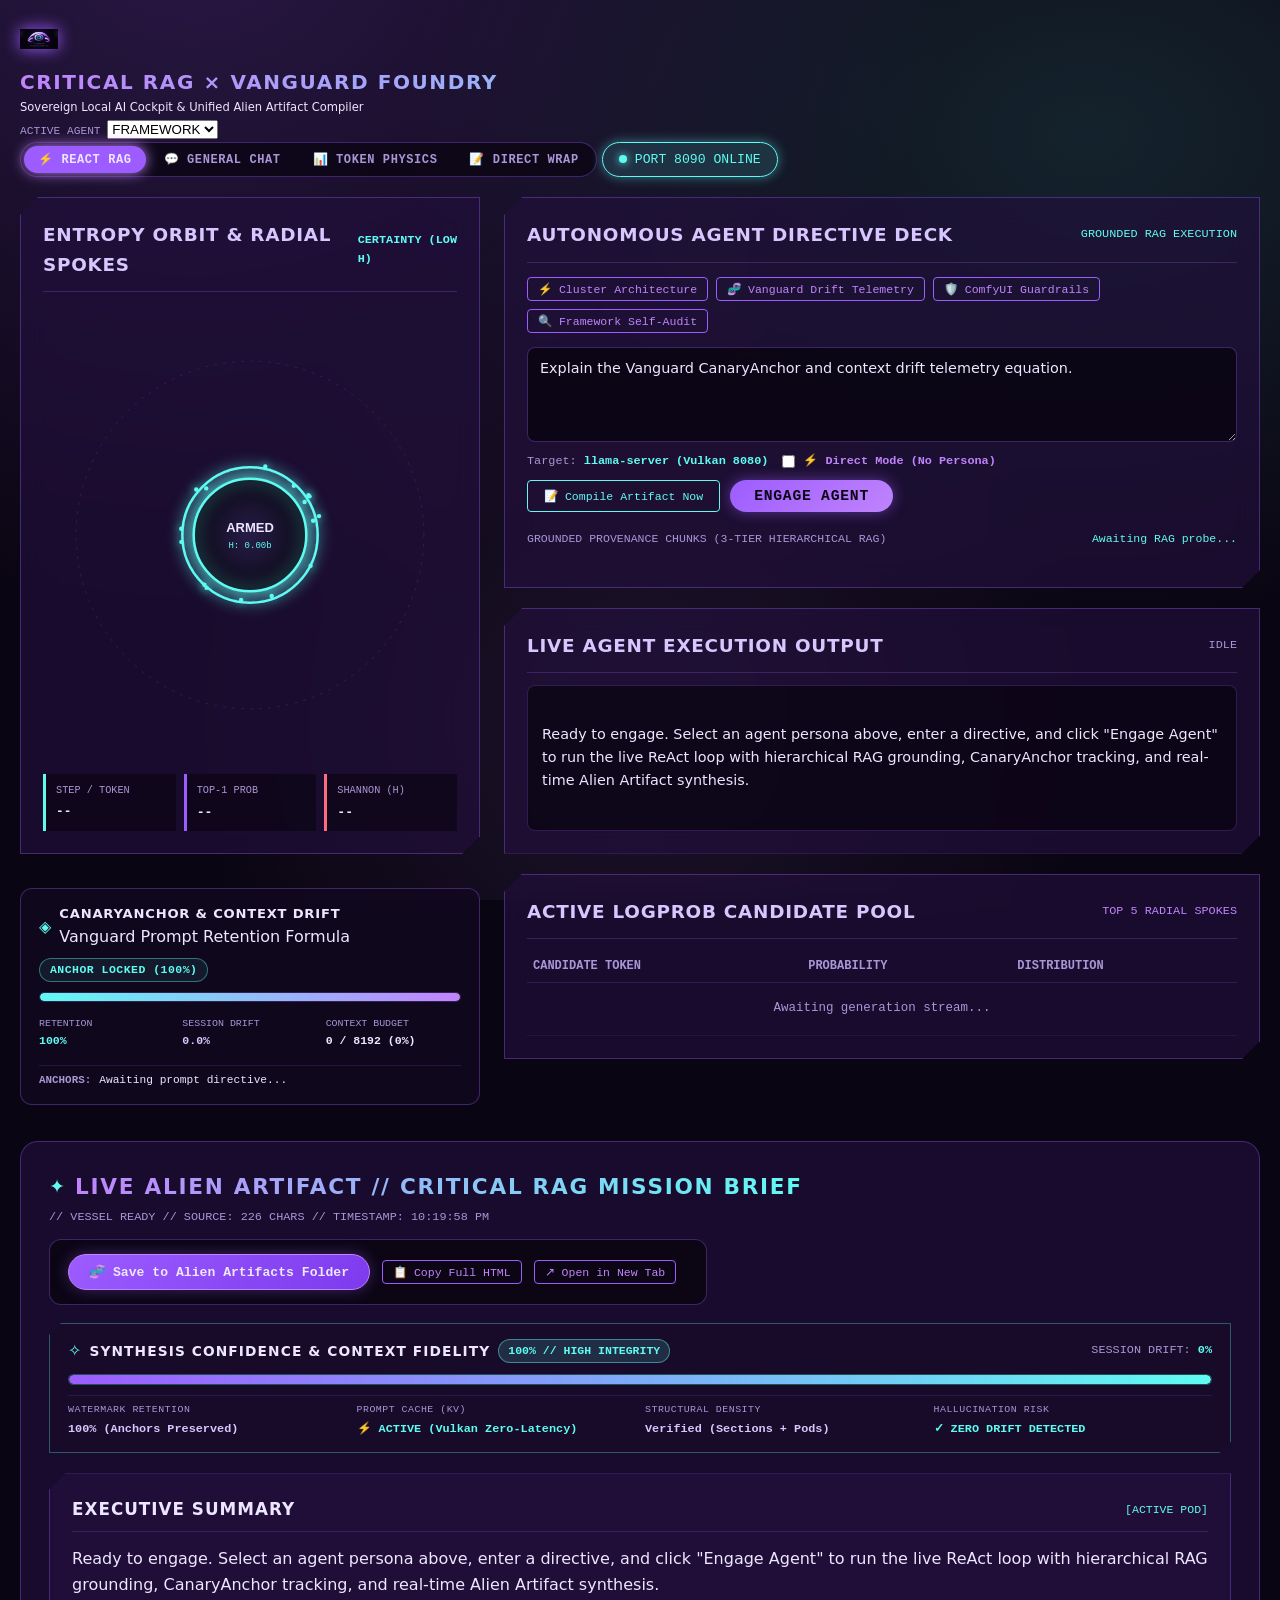
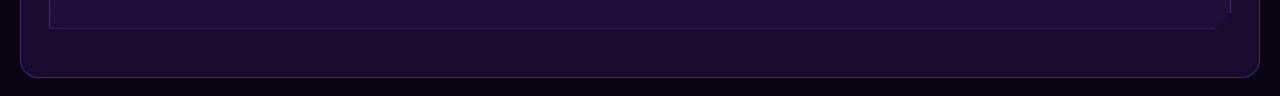
==== ui/index.html @ 3e1e6368 "Initial release: Critical RAG Framework with real-time Shannon entropy spoke visualizer, Vulkan hard" ====
<!DOCTYPE html>
<html lang="en">
<head>
  <meta charset="UTF-8">
  <meta name="viewport" content="width=device-width, initial-scale=1.0">
  <title>Critical RAG × Vanguard Foundry // Sovereign Cockpit & Artifact Foundry</title>
  <link rel="stylesheet" href="styles.css">
  <style>
    /* ==========================================================================
       VANGUARD × CRITICAL RAG INTERLEAVED COMPONENT STYLES
       ========================================================================== */
    /* Mode Switcher Pills */
    .mode-pill-container {
      display: inline-flex;
      border-radius: var(--radius-pill);
      background: rgba(10, 5, 18, 0.75);
      border: 1px solid var(--panel-border);
      padding: 3px;
      gap: 4px;
    }
    .mode-pill-btn {
      background: transparent;
      border: none;
      color: var(--ink-dim);
      font-family: var(--font-mono);
      font-size: 0.75rem;
      font-weight: 700;
      padding: 6px 14px;
      border-radius: var(--radius-pill);
      cursor: pointer;
      transition: all 0.2s cubic-bezier(0.4, 0, 0.2, 1);
      text-transform: uppercase;
      letter-spacing: 0.05em;
    }
    .mode-pill-btn.active {
      background: var(--signal);
      color: var(--ink);
      box-shadow: 0 0 14px var(--signal-bright);
    }
    .mode-pill-btn:hover:not(.active) {
      color: var(--ink);
      background: rgba(157, 92, 255, 0.15);
    }

    /* Vanguard Watermark Drift & CanaryAnchor Tracker */
    .watermark-tracker-panel {
      background: rgba(18, 8, 32, 0.75);
      border: 1px solid rgba(157, 92, 255, 0.35);
      border-radius: 12px;
      padding: 14px 18px;
      display: flex;
      flex-direction: column;
      gap: 10px;
      margin-top: 14px;
      transition: border-color 0.3s ease, box-shadow 0.3s ease;
    }
    .watermark-tracker-panel:hover {
      border-color: rgba(95, 251, 241, 0.5);
      box-shadow: 0 0 16px rgba(95, 251, 241, 0.15);
    }
    .watermark-tracker-header {
      display: flex;
      justify-content: space-between;
      align-items: center;
      flex-wrap: wrap;
      gap: 8px;
    }
    .tracker-title-row {
      display: flex;
      align-items: center;
      gap: 8px;
    }
    .tracker-icon {
      color: var(--bio);
      font-size: 1rem;
    }
    .tracker-main-label {
      font-family: var(--font-display);
      font-weight: 800;
      font-size: 0.82rem;
      letter-spacing: 0.06em;
      color: var(--ink);
      text-transform: uppercase;
    }
    .tracker-status-pill {
      font-family: var(--font-mono);
      font-size: 0.72rem;
      padding: 2px 10px;
      border-radius: var(--radius-pill);
      border: 1px solid rgba(95, 251, 241, 0.4);
      background: rgba(95, 251, 241, 0.08);
      color: var(--bio);
      font-weight: 700;
      letter-spacing: 0.04em;
      transition: all 0.3s ease;
    }
    .drift-meter-bar {
      width: 100%;
      height: 10px;
      background: rgba(10, 5, 18, 0.85);
      border: 1px solid rgba(157, 92, 255, 0.3);
      border-radius: var(--radius-pill);
      overflow: hidden;
      position: relative;
    }
    .drift-meter-fill {
      height: 100%;
      width: 100%;
      background: linear-gradient(90deg, var(--bio), var(--signal-bright));
      border-radius: var(--radius-pill);
      transition: width 0.5s ease, background 0.5s ease;
    }
    .anchor-tokens-dock {
      display: flex;
      align-items: center;
      gap: 8px;
      flex-wrap: wrap;
      font-family: var(--font-mono);
      font-size: 0.7rem;
      padding-top: 6px;
      border-top: 1px solid rgba(157, 92, 255, 0.15);
    }
    .anchor-lead-tag {
      color: var(--ink-dim);
      font-weight: 700;
      font-size: 0.68rem;
    }
    .anchor-pill-cluster {
      display: flex;
      gap: 6px;
      flex-wrap: wrap;
      align-items: center;
    }
    .anchor-pill {
      font-size: 0.68rem;
      padding: 2px 8px;
      border-radius: 4px;
      border: 1px solid rgba(157, 92, 255, 0.35);
      background: rgba(157, 92, 255, 0.1);
      color: var(--spore);
      transition: all 0.2s ease;
      display: inline-flex;
      align-items: center;
      gap: 4px;
    }
    .anchor-pill.active {
      border-color: rgba(95, 251, 241, 0.45);
      background: rgba(95, 251, 241, 0.14);
      color: var(--bio);
    }
    .anchor-pill.decaying {
      border-color: rgba(255, 184, 108, 0.45);
      background: rgba(255, 184, 108, 0.14);
      color: #ffb86c;
    }
    .anchor-pill.lost {
      border-color: rgba(255, 107, 129, 0.45);
      background: rgba(255, 107, 129, 0.14);
      color: var(--warn);
      text-decoration: line-through;
    }

    /* Grounded Chunks Drawer */
    .chunks-drawer {
      display: flex;
      gap: 8px;
      flex-wrap: wrap;
      margin-top: 8px;
      margin-bottom: 8px;
    }
    .chunk-chip {
      background: rgba(157, 92, 255, 0.14);
      border: 1px solid rgba(157, 92, 255, 0.35);
      border-radius: 6px;
      padding: 4px 10px;
      font-size: 0.75rem;
      font-family: var(--font-mono);
      color: var(--spore);
      display: inline-flex;
      align-items: center;
      gap: 6px;
      cursor: pointer;
      transition: all 0.2s ease;
    }
    .chunk-chip:hover {
      border-color: var(--bio);
      background: rgba(95, 251, 241, 0.12);
      color: var(--ink);
    }

    /* Verification Summary Box */
    .verification-summary-box {
      margin-top: 14px;
      padding: 14px 16px;
      border-radius: 8px;
      background: rgba(10, 5, 18, 0.85);
      border-left: 4px solid var(--bio);
      font-family: var(--font-mono);
      font-size: 0.82rem;
      line-height: 1.6;
      color: var(--ink);
      border: 1px solid rgba(95, 251, 241, 0.25);
      border-left: 4px solid var(--bio);
    }
    .verification-summary-box.gap-warning {
      border-color: rgba(255, 107, 129, 0.4);
      border-left: 4px solid var(--warn);
    }

    /* Vanguard Floating Vessel Animation */
    @keyframes shipHover {
      0% {
        transform: translateY(0px) rotate(0deg);
        box-shadow: 0 14px 34px -4px rgba(10, 5, 18, 0.85),
                    0 0 24px rgba(157, 92, 255, 0.25),
                    0 6px 16px rgba(95, 251, 241, 0.15);
        filter: drop-shadow(0 6px 14px rgba(10, 5, 18, 0.75));
      }
      50% {
        transform: translateY(-10px) rotate(0.18deg);
        box-shadow: 0 28px 64px -8px rgba(10, 5, 18, 0.95),
                    0 0 44px 6px rgba(157, 92, 255, 0.45),
                    0 18px 36px -4px rgba(95, 251, 241, 0.32);
        filter: drop-shadow(0 18px 28px rgba(95, 251, 241, 0.24));
      }
      100% {
        transform: translateY(0px) rotate(0deg);
        box-shadow: 0 14px 34px -4px rgba(10, 5, 18, 0.85),
                    0 0 24px rgba(157, 92, 255, 0.25),
                    0 6px 16px rgba(95, 251, 241, 0.15);
        filter: drop-shadow(0 6px 14px rgba(10, 5, 18, 0.75));
      }
    }

    /* Live Alien Artifact Preview Deck */
    .artifact-vessel-deck {
      margin-top: 36px;
      display: flex;
      flex-direction: column;
      gap: 20px;
    }
    .artifact-vessel-card {
      background: var(--panel);
      backdrop-filter: blur(12px);
      -webkit-backdrop-filter: blur(12px);
      border: 1px solid var(--panel-border);
      border-radius: var(--radius-cut);
      padding: 28px;
      animation: shipHover 7s ease-in-out infinite;
      transition: border-color 0.3s ease;
      position: relative;
    }
    .artifact-vessel-card:hover {
      border-color: rgba(95, 251, 241, 0.7);
    }
    @media (prefers-reduced-motion: reduce) {
      .artifact-vessel-card { animation: none !important; }
    }

    /* Synthesis Confidence Meter Card */
    .confidence-meter-card {
      background: rgba(24, 12, 42, 0.85);
      border: 1px solid rgba(95, 251, 241, 0.32);
      clip-path: polygon(12px 0, 100% 0, 100% calc(100% - 12px), calc(100% - 12px) 100%, 0 100%, 0 12px);
      padding: 14px 18px;
      margin-bottom: 20px;
      display: flex;
      flex-direction: column;
      gap: 10px;
      box-shadow: 0 4px 18px rgba(10, 5, 18, 0.6), 0 0 14px rgba(95, 251, 241, 0.12);
    }
    .conf-header-row {
      display: flex;
      justify-content: space-between;
      align-items: center;
      flex-wrap: wrap;
      gap: 8px;
    }
    .conf-title-group {
      display: flex;
      align-items: center;
      gap: 8px;
    }
    .conf-title {
      font-family: var(--font-display);
      font-weight: 800;
      font-size: 0.86rem;
      letter-spacing: 0.08em;
      color: var(--ink);
      text-transform: uppercase;
    }
    .conf-score-pill {
      font-family: var(--font-mono);
      font-size: 0.72rem;
      font-weight: 700;
      padding: 2px 9px;
      border-radius: var(--radius-pill);
      background: rgba(95, 251, 241, 0.14);
      border: 1px solid rgba(95, 251, 241, 0.45);
      color: var(--bio);
    }
    .conf-track {
      width: 100%;
      height: 11px;
      background: rgba(10, 5, 18, 0.9);
      border: 1px solid rgba(95, 251, 241, 0.3);
      border-radius: var(--radius-pill);
      overflow: hidden;
      position: relative;
    }
    .conf-fill {
      height: 100%;
      background: linear-gradient(90deg, var(--signal), var(--bio));
      border-radius: var(--radius-pill);
      transition: width 0.6s cubic-bezier(0.4, 0, 0.2, 1);
    }
    .conf-breakdown-row {
      display: grid;
      grid-template-columns: repeat(auto-fit, minmax(130px, 1fr));
      gap: 10px;
      padding-top: 6px;
      border-top: 1px solid rgba(157, 92, 255, 0.15);
    }
    .conf-breakdown-item {
      display: flex;
      flex-direction: column;
      gap: 2px;
    }
    .cb-label {
      font-family: var(--font-mono);
      font-size: 0.62rem;
      color: var(--ink-dim);
      letter-spacing: 0.05em;
    }
    .cb-val {
      font-family: var(--font-mono);
      font-size: 0.74rem;
      font-weight: 600;
      color: var(--spore);
    }

    /* Rendered Sections & Pods */
    .rendered-alien-panel {
      background: var(--panel);
      backdrop-filter: blur(8px);
      border: 1px solid var(--panel-border);
      clip-path: polygon(16px 0, 100% 0, 100% calc(100% - 16px), calc(100% - 16px) 100%, 0 100%, 0 16px);
      padding: 22px;
      margin-bottom: 20px;
      box-shadow: 0 6px 20px -2px rgba(10, 5, 18, 0.7), 0 0 14px rgba(157, 92, 255, 0.18);
      transition: transform 0.3s ease, border-color 0.3s ease;
    }
    .rendered-alien-panel:hover {
      transform: translateY(-3px);
      border-color: rgba(95, 251, 241, 0.65);
    }
    .rendered-panel-header {
      display: flex;
      justify-content: space-between;
      align-items: center;
      margin-bottom: 14px;
      border-bottom: 1px solid rgba(157, 92, 255, 0.2);
      padding-bottom: 8px;
    }
    .rendered-panel-title {
      font-family: var(--font-display);
      font-weight: 800;
      text-transform: uppercase;
      letter-spacing: 0.06em;
      font-size: 1.05rem;
      color: var(--ink);
    }

    /* Checkpod Items */
    .check-list { display: flex; flex-direction: column; gap: 10px; }
    .check-row { display: flex; align-items: flex-start; gap: 12px; cursor: pointer; user-select: none; }
    .check-input { position: absolute; opacity: 0; width: 22px; height: 22px; }
    .check-pod {
      width: 22px; height: 22px; border-radius: 50%;
      border: 2px solid var(--signal); background: rgba(157, 92, 255, 0.08);
      display: flex; align-items: center; justify-content: center; flex-shrink: 0;
      transition: all 0.2s ease;
    }
    .check-glyph { opacity: 0; color: var(--void); font-size: 12px; font-weight: 900; }
    .check-input:checked + .check-pod { background: var(--signal); border-color: var(--bio); box-shadow: 0 0 8px var(--bio); }
    .check-input:checked + .check-pod .check-glyph { opacity: 1; }
    .check-input:checked ~ .check-text { color: var(--ink-dim); text-decoration: line-through; text-decoration-color: var(--signal); }

    /* Code Blocks */
    .code-box {
      background: #050208; border: 1px solid var(--panel-border); border-left: 3px solid var(--bio);
      padding: 12px 14px; margin: 12px 0; font-family: var(--font-mono); color: var(--spore);
      display: flex; justify-content: space-between; align-items: flex-start;
      border-radius: 4px;
    }
    .code-content { margin: 0; font-size: 0.85rem; white-space: pre-wrap; word-break: break-all; }

    /* Action Toolbar */
    .artifact-toolbar {
      display: flex;
      gap: 12px;
      align-items: center;
      flex-wrap: wrap;
      padding: 14px 18px;
      background: rgba(10, 5, 18, 0.85);
      border: 1px solid var(--panel-border);
      border-radius: 12px;
    }
    .btn-save-artifact {
      background: linear-gradient(135deg, var(--signal), #7c3aed);
      border: 1px solid var(--signal-bright);
      color: var(--ink);
      font-family: var(--font-mono);
      font-weight: 700;
      font-size: 0.82rem;
      padding: 9px 20px;
      border-radius: var(--radius-pill);
      cursor: pointer;
      display: inline-flex;
      align-items: center;
      gap: 8px;
      transition: all 0.25s ease;
      box-shadow: 0 0 16px rgba(157, 92, 255, 0.35);
    }
    .btn-save-artifact:hover {
      background: linear-gradient(135deg, var(--signal-bright), #9333ea);
      box-shadow: 0 0 24px rgba(157, 92, 255, 0.6);
      transform: translateY(-2px);
    }
    /* General Chat Styling */
    .chat-deck {
      display: flex;
      flex-direction: column;
      gap: 14px;
    }
    .chat-transcript-box {
      height: 480px;
      overflow-y: auto;
      background: rgba(10, 5, 18, 0.85);
      border: 1px solid var(--panel-border);
      border-radius: 8px;
      padding: 16px;
      display: flex;
      flex-direction: column;
      gap: 16px;
      scroll-behavior: smooth;
    }
    .chat-msg {
      display: flex;
      flex-direction: column;
      gap: 6px;
      max-width: 88%;
      animation: fadeIn 0.25s ease-out;
    }
    @keyframes fadeIn {
      from { opacity: 0; transform: translateY(6px); }
      to { opacity: 1; transform: translateY(0); }
    }
    .chat-msg.user {
      align-self: flex-end;
    }
    .chat-msg.assistant {
      align-self: flex-start;
    }
    .chat-msg-header {
      display: flex;
      align-items: center;
      gap: 8px;
      font-family: var(--font-mono);
      font-size: 0.7rem;
      color: var(--ink-dim);
    }
    .chat-msg.user .chat-msg-header {
      justify-content: flex-end;
    }
    .chat-msg-bubble {
      padding: 12px 16px;
      border-radius: 12px;
      font-size: 0.88rem;
      line-height: 1.6;
      word-break: break-word;
      white-space: pre-wrap;
    }
    .chat-msg.user .chat-msg-bubble {
      background: rgba(157, 92, 255, 0.22);
      border: 1px solid rgba(157, 92, 255, 0.5);
      color: var(--ink);
      border-bottom-right-radius: 2px;
    }
    .chat-msg.assistant .chat-msg-bubble {
      background: rgba(24, 12, 42, 0.85);
      border: 1px solid rgba(95, 251, 241, 0.35);
      color: var(--spore);
      border-bottom-left-radius: 2px;
      border-left: 3px solid var(--bio);
    }
    .chat-msg-actions {
      display: flex;
      gap: 8px;
      align-items: center;
      margin-top: 4px;
    }
    .chat-compile-btn {
      background: rgba(95, 251, 241, 0.12);
      border: 1px solid rgba(95, 251, 241, 0.4);
      color: var(--bio);
      font-family: var(--font-mono);
      font-size: 0.72rem;
      padding: 4px 10px;
      border-radius: var(--radius-pill);
      cursor: pointer;
      display: inline-flex;
      align-items: center;
      gap: 6px;
      transition: all 0.2s ease;
    }
    .chat-compile-btn:hover {
      background: rgba(95, 251, 241, 0.25);
      border-color: var(--bio);
      transform: translateY(-1px);
    }
    .chat-input-bar {
      display: flex;
      flex-direction: column;
      gap: 10px;
    }
    .chat-controls-row {
      display: flex;
      justify-content: space-between;
      align-items: center;
      flex-wrap: wrap;
      gap: 10px;
    }
    .chat-toggle-label {
      display: inline-flex;
      align-items: center;
      gap: 8px;
      font-family: var(--font-mono);
      font-size: 0.74rem;
      color: var(--ink);
      cursor: pointer;
    }
    .typing-cursor {
      display: inline-block;
      width: 8px;
      height: 14px;
      background: var(--bio);
      margin-left: 4px;
      vertical-align: middle;
      animation: blinkCursor 0.8s infinite;
    }
    @keyframes blinkCursor {
      0%, 100% { opacity: 1; }
      50% { opacity: 0; }
    }
  </style>
</head>
<body>
  <!-- Ambient Spacecraft Nebulae & Blobs -->
  <div class="blob blob-purple"></div>
  <div class="blob blob-cyan"></div>

  <div class="container" style="max-width: 1340px; margin: 0 auto; padding: 20px;">
    <!-- Top Cockpit Command Header -->
    <header class="cockpit-header">
      <div class="brand">
        <img src="logo.svg" alt="Vanguard Formline Insignia" style="width: 38px; height: 38px; filter: drop-shadow(0 0 8px var(--signal));">
        <div>
          <h1 style="font-size: 1.25rem; font-family: var(--font-display); letter-spacing: 0.08em; background: linear-gradient(90deg, var(--signal-bright), var(--bio)); -webkit-background-clip: text; background-clip: text; color: transparent;">
            CRITICAL RAG × VANGUARD FOUNDRY
          </h1>
          <div class="subtitle" style="font-size: 0.72rem;">Sovereign Local AI Cockpit & Unified Alien Artifact Compiler</div>
        </div>
      </div>

      <div class="header-controls">
        <!-- Dynamic Agent Persona Dropdown -->
        <div class="agent-select-group">
          <label for="agentSelect" style="font-family: var(--font-mono); font-size: 0.7rem; color: var(--ink-dim); text-transform: uppercase;">
            Active Agent
          </label>
          <select id="agentSelect" class="agent-select" onchange="switchAgent(this.value)">
            <option value="engineer">ENGINEER</option>
            <option value="framework" selected>FRAMEWORK</option>
            <option value="mechanic">MECHANIC</option>
            <option value="analyst">ANALYST</option>
            <option value="debug">DEBUG</option>
          </select>
        </div>

        <!-- Mode Switcher -->
        <div class="mode-pill-container">
          <button class="mode-pill-btn active" id="btnModeAgent" onclick="setAppMode('agent')">⚡ ReAct RAG</button>
          <button class="mode-pill-btn" id="btnModeChat" onclick="setAppMode('chat')">💬 General Chat</button>
          <button class="mode-pill-btn" id="btnModeTokens" onclick="setAppMode('tokens')">📊 Token Physics</button>
          <button class="mode-pill-btn" id="btnModeWrap" onclick="setAppMode('wrap')">📝 Direct Wrap</button>
        </div>

        <!-- Cluster Bridge Status -->
        <div class="status-pill">
          <div class="pulse-dot"></div>
          <span id="bridgeStatus">PORT 8090 ONLINE</span>
        </div>
      </div>
    </header>

    <!-- Main 2-Column Cockpit Grid -->
    <main class="dashboard-grid" style="display: grid; grid-template-columns: 460px 1fr; gap: 24px; margin-top: 20px;">
      
      <!-- =====================================================================
           LEFT COLUMN: THE SPOKEWHEEL & VANGUARD DRIFT TELEMETRY
           ===================================================================== -->
      <section style="display: flex; flex-direction: column; gap: 20px;">
        
        <!-- The Spokewheel Canvas Panel -->
        <div class="glass-panel" style="display: flex; flex-direction: column; align-items: center; padding: 22px;">
          <div class="panel-title" style="width: 100%; display: flex; justify-content: space-between; align-items: center; margin-bottom: 12px;">
            <h2>Entropy Orbit & Radial Spokes</h2>
            <span id="entropyBadge" style="color: var(--bio); font-family: var(--font-mono); font-size: 0.74rem; font-weight: 700;">
              CERTAINTY (LOW H)
            </span>
          </div>

          <!-- Canvas Stage for circle.js -->
          <div style="position: relative; width: 100%; display: flex; justify-content: center; padding: 6px 0;">
            <canvas id="entropyCanvas" width="380" height="380"></canvas>
          </div>

          <!-- Real-Time Token Telemetry Metrics Under Spokewheel -->
          <div style="width: 100%; display: flex; flex-direction: column; gap: 10px; margin-top: 8px;">
            <div class="metric-row" style="display: grid; grid-template-columns: 1fr 1fr 1fr; gap: 8px;">
              <div class="metric-card bio" style="padding: 8px 10px;">
                <div class="metric-label" style="font-size: 0.64rem;">Step / Token</div>
                <div class="metric-val" id="metricToken" style="font-size: 0.8rem; white-space: nowrap; overflow: hidden; text-overflow: ellipsis;">--</div>
              </div>
              <div class="metric-card signal" style="padding: 8px 10px;">
                <div class="metric-label" style="font-size: 0.64rem;">Top-1 Prob</div>
                <div class="metric-val" id="metricProb" style="font-size: 0.82rem;">--</div>
              </div>
              <div class="metric-card warn" style="padding: 8px 10px;">
                <div class="metric-label" style="font-size: 0.64rem;">Shannon (H)</div>
                <div class="metric-val" id="metricEntropy" style="font-size: 0.82rem;">--</div>
              </div>
            </div>
          </div>
        </div>

        <!-- Vanguard Watermark & CanaryAnchor Telemetry Deck -->
        <div class="watermark-tracker-panel">
          <div class="watermark-tracker-header">
            <div class="tracker-title-row">
              <span class="tracker-icon">◈</span>
              <div>
                <div class="tracker-main-label">CanaryAnchor & Context Drift</div>
                <div class="tracker-sub-label">Vanguard Prompt Retention Formula</div>
              </div>
            </div>
            <span class="tracker-status-pill" id="driftStatusPill">ANCHOR LOCKED (100%)</span>
          </div>

          <!-- Animated Context Fidelity Bar -->
          <div class="drift-meter-bar">
            <div class="drift-meter-fill" id="driftMeterFill" style="width: 100%;"></div>
          </div>

          <!-- Telemetry Details Grid -->
          <div style="display: grid; grid-template-columns: 1fr 1fr 1fr; gap: 8px; font-family: var(--font-mono); font-size: 0.72rem; padding: 4px 0;">
            <div>
              <span style="color: var(--ink-dim); font-size: 0.62rem; display: block;">RETENTION</span>
              <span id="watermarkRetentionVal" style="color: var(--bio); font-weight: 700;">100%</span>
            </div>
            <div>
              <span style="color: var(--ink-dim); font-size: 0.62rem; display: block;">SESSION DRIFT</span>
              <span id="driftOffsetVal" style="color: var(--spore); font-weight: 700;">0.0%</span>
            </div>
            <div>
              <span style="color: var(--ink-dim); font-size: 0.62rem; display: block;">CONTEXT BUDGET</span>
              <span id="contextBudgetVal" style="color: var(--ink); font-weight: 700;">0 / 8192 (0%)</span>
            </div>
          </div>

          <!-- Live CanaryAnchor Cluster -->
          <div class="anchor-tokens-dock">
            <span class="anchor-lead-tag">ANCHORS:</span>
            <span class="anchor-empty-notice" id="anchorEmptyNotice">Awaiting prompt directive...</span>
            <div class="anchor-pill-cluster" id="anchorPillCluster"></div>
          </div>
        </div>

      </section>

      <!-- =====================================================================
           RIGHT COLUMN: DIRECTIVE DECK, RAG DRAWER & RUNNING OUTPUT
           ===================================================================== -->
      <section style="display: flex; flex-direction: column; gap: 20px;">
        
        <!-- Spacecraft Directive Deck -->
        <div id="directiveDeckPanel" class="glass-panel" style="padding: 22px; display: flex; flex-direction: column; gap: 14px;">
          <div class="panel-title" style="display: flex; justify-content: space-between; align-items: center;">
            <h2 id="directiveTitle">Autonomous Agent Directive Deck</h2>
            <span id="directiveBadge" style="color: var(--bio); font-family: var(--font-mono); font-size: 0.74rem;">GROUNDED RAG EXECUTION</span>
          </div>

          <!-- Quick Preset Chips -->
          <div style="display: flex; gap: 8px; flex-wrap: wrap;">
            <button class="btn-copy" style="position: static;" onclick="loadPrompt('Explain the 4-tier Critical Path cluster and its storage guardrails.')">⚡ Cluster Architecture</button>
            <button class="btn-copy" style="position: static;" onclick="loadPrompt('Explain the Vanguard CanaryAnchor and context drift telemetry equation.')">🧬 Vanguard Drift Telemetry</button>
            <button class="btn-copy" style="position: static;" onclick="loadPrompt('What are the ComfyUI memory guardrails on the Radeon 780M?')">🛡️ ComfyUI Guardrails</button>
            <button class="btn-copy" style="position: static;" onclick="loadPrompt('Audit canonical chunk schema compliance and hardware arbitration.')">🔍 Framework Self-Audit</button>
          </div>

          <!-- Prompt Tray -->
          <form class="prompt-tray" onsubmit="startExecution(event)" style="display: flex; flex-direction: column; gap: 10px;">
            <textarea
              id="promptInput"
              class="prompt-textarea"
              style="width: 100%; min-height: 95px; background: rgba(10, 5, 18, 0.85); border: 1px solid var(--panel-border); border-radius: 8px; color: var(--ink); font-family: var(--font-body); padding: 12px; font-size: 0.9rem; resize: vertical;"
              placeholder="Enter directive for the ReAct agent (or paste Markdown to compile into an Alien Artifact)..."
              onkeydown="handleKeyDown(event)"
            >Explain the Vanguard CanaryAnchor and context drift telemetry equation.</textarea>
            
            <div style="display: flex; justify-content: space-between; align-items: center; flex-wrap: wrap; gap: 10px;">
              <div style="font-family: var(--font-mono); font-size: 0.74rem; color: var(--ink-dim); display: flex; align-items: center; gap: 14px;">
                <span>Target: <strong style="color: var(--bio);">llama-server (Vulkan 8080)</strong></span>
                <label class="chat-toggle-label">
                  <input type="checkbox" id="directiveNoAgentToggle" onchange="toggleDirectMode(this.checked)" style="accent-color: var(--signal-bright); cursor: pointer;">
                  <span style="color: var(--signal-bright); font-weight: 600;">⚡ Direct Mode (No Persona)</span>
                </label>
              </div>
              <div style="display: flex; gap: 10px;">
                <button type="button" id="btnCompileNow" onclick="compileDirectToArtifact()" class="btn-copy" style="position: static; border-color: var(--bio); color: var(--bio); padding: 8px 16px;">
                  📝 Compile Artifact Now
                </button>
                <button type="submit" id="btnLaunch" class="btn-launch" style="padding: 8px 24px; font-weight: 700; font-family: var(--font-mono); background: linear-gradient(135deg, var(--signal), var(--signal-bright)); border: none; border-radius: var(--radius-pill); color: var(--void); cursor: pointer;">
                  Engage Agent
                </button>
              </div>
            </div>
          </form>

          <!-- Grounded Chunks Drawer -->
          <div id="groundedChunksSection" style="margin-top: 4px;">
            <div style="display: flex; justify-content: space-between; align-items: center;">
              <span style="font-family: var(--font-mono); font-size: 0.72rem; color: var(--ink-dim); text-transform: uppercase;">
                Grounded Provenance Chunks (3-Tier Hierarchical RAG)
              </span>
              <span id="chunkCount" style="font-family: var(--font-mono); font-size: 0.72rem; color: var(--bio);">
                Awaiting RAG probe...
              </span>
            </div>
            <div class="chunks-drawer" id="chunksDrawer">
              <!-- Dynamically populated chips -->
            </div>
          </div>
        </div>

        <!-- Grounded Execution Viewport -->
        <div id="runningViewportPanel" class="glass-panel" style="padding: 22px; display: flex; flex-direction: column; gap: 12px;">
          <div class="panel-title" style="display: flex; justify-content: space-between; align-items: center;">
            <h2>Live Agent Execution Output</h2>
            <span id="genStatus" style="color: var(--ink-dim); font-family: var(--font-mono); font-size: 0.74rem;">IDLE</span>
          </div>

          <div class="running-text-box" id="runningTextBox" style="min-height: 140px; background: rgba(10, 5, 18, 0.75); border: 1px solid rgba(157, 92, 255, 0.25); border-radius: 8px; padding: 14px; font-size: 0.9rem; line-height: 1.6; color: var(--ink); white-space: pre-wrap;">
Ready to engage. Select an agent persona above, enter a directive, and click "Engage Agent" to run the live ReAct loop with hierarchical RAG grounding, CanaryAnchor tracking, and real-time Alien Artifact synthesis.
          </div>

          <!-- Phase 4 Verification Summary Block -->
          <div id="verificationSummaryContainer" style="display: none;">
            <div class="verification-summary-box" id="verificationSummaryBox">
              <!-- Dynamically populated at stream completion -->
            </div>
          </div>
        </div>

        <!-- Unified Multi-Turn Sovereign Chat Deck -->
        <div id="chatDeck" class="glass-panel chat-deck" style="display: none; padding: 22px;">
          <div class="panel-title" style="display: flex; justify-content: space-between; align-items: center;">
            <h2>Sovereign Multi-Turn Dialogue</h2>
            <span id="chatGroundingBadge" style="color: var(--bio); font-family: var(--font-mono); font-size: 0.74rem; font-weight: 700;">
              HIERARCHICAL RAG ACTIVE
            </span>
          </div>

          <!-- Chat Transcript Box -->
          <div class="chat-transcript-box" id="chatTranscriptBox">
            <div class="chat-msg assistant">
              <div class="chat-msg-header">
                <span style="color: var(--bio); font-weight: 700;">◈ SYSTEM / FRAMEWORK</span>
                <span>ONLINE</span>
              </div>
              <div class="chat-msg-bubble">Welcome to the sovereign dialogue console. I am connected to the 3-tier hierarchical RAG index and Vulkan LLM. What would you like to explore or construct today?</div>
            </div>
          </div>

          <!-- Grounded Chunks Drawer for Chat -->
          <div id="chatChunksDrawerSection" style="margin-top: 2px;">
            <div style="display: flex; justify-content: space-between; align-items: center;">
              <span style="font-family: var(--font-mono); font-size: 0.72rem; color: var(--ink-dim); text-transform: uppercase;">
                Active Turn Provenance Chunks
              </span>
              <span id="chatChunkCount" style="font-family: var(--font-mono); font-size: 0.72rem; color: var(--bio);">
                Awaiting turn probe...
              </span>
            </div>
            <div class="chunks-drawer" id="chatChunksDrawer"></div>
          </div>

          <!-- Chat Input Bar -->
          <form class="chat-input-bar" onsubmit="sendChatMessage(event)">
            <textarea
              id="chatInputText"
              class="prompt-textarea"
              style="width: 100%; min-height: 80px; background: rgba(10, 5, 18, 0.85); border: 1px solid var(--panel-border); border-radius: 8px; color: var(--ink); font-family: var(--font-body); padding: 12px; font-size: 0.9rem; resize: vertical;"
              placeholder="Send message to sovereign agent (Enter to send, Shift+Enter for newline)..."
              onkeydown="handleChatKeyDown(event)"
            ></textarea>
            
            <div class="chat-controls-row">
              <div style="display: flex; align-items: center; gap: 16px; flex-wrap: wrap;">
                <label class="chat-toggle-label">
                  <input type="checkbox" id="chatRagToggle" checked style="accent-color: var(--bio); cursor: pointer;" onchange="toggleChatRag(this.checked)">
                  <span>3-Tier RAG Grounding</span>
                </label>
                <label class="chat-toggle-label">
                  <input type="checkbox" id="chatNoAgentToggle" style="accent-color: var(--signal-bright); cursor: pointer;" onchange="toggleDirectMode(this.checked)">
                  <span style="color: var(--signal-bright); font-weight: 600;">⚡ Direct Mode (No Persona)</span>
                </label>
                <button type="button" id="btnAbortThinking" class="btn-copy" style="position: static; font-size: 0.72rem; padding: 4px 11px; border-color: var(--warn); color: var(--warn);" onclick="clearChatThinking()" title="Clear thinking state, abort hanging response, and re-enable input">
                  🛑 Clear Thinking / Abort
                </button>
                <button type="button" class="btn-copy" style="position: static; font-size: 0.72rem; padding: 4px 10px;" onclick="clearChatHistory()">
                  🧹 Clear Chat
                </button>
              </div>

              <div style="display: flex; gap: 10px;">
                <button type="submit" id="btnSendChat" class="btn-launch" style="padding: 8px 24px; font-weight: 700; font-family: var(--font-mono); background: linear-gradient(135deg, var(--bio), var(--signal-bright)); border: none; border-radius: var(--radius-pill); color: var(--void); cursor: pointer;">
                  Send Directive ↵
                </button>
              </div>
            </div>
          </form>
        </div>

        <!-- Candidate Logprob Pool & Telemetry Snippet -->
        <div class="glass-panel" style="padding: 22px; display: flex; flex-direction: column; gap: 12px;">
          <div class="panel-title" style="display: flex; justify-content: space-between; align-items: center;">
            <h2>Active Logprob Candidate Pool</h2>
            <span style="color: var(--signal-bright); font-family: var(--font-mono); font-size: 0.74rem;">TOP 5 RADIAL SPOKES</span>
          </div>

          <table class="candidates-table" style="width: 100%; border-collapse: collapse; font-family: var(--font-mono); font-size: 0.78rem;">
            <thead>
              <tr style="border-bottom: 1px solid rgba(157, 92, 255, 0.2); text-align: left; color: var(--ink-dim);">
                <th style="padding: 6px;">Candidate Token</th>
                <th style="padding: 6px;">Probability</th>
                <th style="padding: 6px;">Distribution</th>
              </tr>
            </thead>
            <tbody id="candidatesTableBody">
              <tr>
                <td colspan="3" style="color: var(--ink-dim); text-align: center; padding: 16px 0;">
                  Awaiting generation stream...
                </td>
              </tr>
            </tbody>
          </table>
        </div>

      </section>

    </main>

    <!-- =========================================================================
         FULL-WIDTH LOWER SECTION: THE LIVE ALIEN ARTIFACT VESSEL PREVIEW
         ========================================================================= -->
    <section class="artifact-vessel-deck" id="artifactVesselDeck">
      
      <div class="artifact-vessel-card" id="artifactVesselCard">
        
        <!-- Vessel Card Header -->
        <div style="display: flex; justify-content: space-between; align-items: flex-start; margin-bottom: 18px; flex-wrap: wrap; gap: 12px;">
          <div>
            <div style="display: flex; align-items: center; gap: 10px;">
              <span style="color: var(--bio); font-size: 1.2rem;">✦</span>
              <h2 id="artifactVesselTitle" style="font-family: var(--font-display); font-size: 1.35rem; font-weight: 900; letter-spacing: 0.08em; background: linear-gradient(90deg, var(--signal-bright), var(--bio)); -webkit-background-clip: text; background-clip: text; color: transparent; text-transform: uppercase;">
                LIVE ALIEN ARTIFACT PREVIEW
              </h2>
            </div>
            <div id="artifactMetaLabel" style="font-family: var(--font-mono); font-size: 0.74rem; color: var(--ink-dim); margin-top: 4px;">
              // ALIEN ARTIFACT VESSEL // STANDALONE COMPILER DECK // READY
            </div>
          </div>

          <!-- Persistence Toolbar -->
          <div class="artifact-toolbar">
            <button class="btn-save-artifact" id="btnSaveToDesktop" onclick="saveArtifactToDesktop()">
              <span>🧬</span> Save to Alien Artifacts Folder
            </button>
            <button class="btn-copy" style="position: static;" onclick="copyArtifactHtml()">
              📋 Copy Full HTML
            </button>
            <button class="btn-copy" style="position: static;" onclick="openArtifactInNewTab()">
              ↗ Open in New Tab
            </button>
            <span id="saveStatusIndicator" style="font-family: var(--font-mono); font-size: 0.76rem; color: var(--spore);"></span>
          </div>
        </div>

        <!-- Vanguard Synthesis Confidence & Context Integrity Card -->
        <div class="confidence-meter-card">
          <div class="conf-header-row">
            <div class="conf-title-group">
              <span style="color: var(--bio); font-size: 1rem;">✧</span>
              <span class="conf-title">SYNTHESIS CONFIDENCE & CONTEXT FIDELITY</span>
              <span class="conf-score-pill" id="vesselConfScorePill">95% // HIGH INTEGRITY</span>
            </div>
            <div style="font-family: var(--font-mono); font-size: 0.74rem; color: var(--ink-dim);">
              SESSION DRIFT: <span id="vesselDriftStat" style="color: var(--bio); font-weight: 700;">0.0%</span>
            </div>
          </div>
          
          <div class="conf-track">
            <div class="conf-fill" id="vesselConfFill" style="width: 95%;"></div>
          </div>

          <div class="conf-breakdown-row">
            <div class="conf-breakdown-item">
              <span class="cb-label">WATERMARK RETENTION</span>
              <span class="cb-val" id="vesselRetentionStat">100% (Anchors Preserved)</span>
            </div>
            <div class="conf-breakdown-item">
              <span class="cb-label">PROMPT CACHE (KV)</span>
              <span class="cb-val" style="color: var(--bio);">⚡ ACTIVE (Vulkan Zero-Latency)</span>
            </div>
            <div class="conf-breakdown-item">
              <span class="cb-label">STRUCTURAL DENSITY</span>
              <span class="cb-val" id="vesselDensityStat">Verified (Sections + Pods)</span>
            </div>
            <div class="conf-breakdown-item">
              <span class="cb-label">HALLUCINATION RISK</span>
              <span class="cb-val" id="vesselHallucinationStat" style="color: var(--bio);">✓ ZERO DRIFT DETECTED</span>
            </div>
          </div>
        </div>

        <!-- Dynamic Rendered HTML Sections (Glassmorphic Panels + Pods + Code Blocks) -->
        <div id="artifactRenderedSections">
          <!-- Dynamically populated by renderArtifactPreview() -->
        </div>

      </div>

    </section>

  </div>

  <!-- Scripts -->
  <script src="circle.js"></script>
  <script>
    /* ==========================================================================
       VANGUARD × CRITICAL RAG UNIFIED SINGLE-PAGE RUNTIME
       ========================================================================== */
    let appMode = 'agent'; // 'agent', 'tokens', or 'wrap'
    let circleViz = null;
    let activeEventSource = null;
    let currentPrompt = "";
    let currentVerification = null;
    let activeChunks = [];
    let lastCompiledMarkdown = "";
    let lastCompiledTopic = "system_artifact";

    /* Stop Words for CanaryAnchor Extraction */
    const STOP_WORDS = new Set([
      "a", "an", "the", "and", "or", "but", "if", "then", "else", "when", "at", "by", "for",
      "with", "about", "against", "between", "into", "through", "during", "before", "after",
      "above", "below", "to", "from", "up", "down", "in", "out", "on", "off", "over", "under",
      "again", "further", "then", "once", "here", "there", "all", "any", "both", "each", "few",
      "more", "most", "other", "some", "such", "no", "nor", "not", "only", "own", "same", "so",
      "than", "too", "very", "can", "will", "just", "don", "should", "now", "is", "are", "was",
      "were", "be", "been", "being", "have", "has", "had", "having", "do", "does", "did", "doing",
      "what", "which", "who", "whom", "this", "that", "these", "those", "am", "it", "its"
    ]);

    /* Vanguard Client-Side Watermark Drift Tracker */
    class ClientWatermarkTracker {
      constructor() {
        this.anchors = new Set();
        this.contextBudget = 8192;
        this.generatedTokens = 0;
      }

      setPrompt(promptText) {
        this.anchors.clear();
        this.generatedTokens = 0;
        const raw = promptText.toLowerCase().match(/[a-zA-Z0-9_\-\.\:\/]+/g) || [];
        for (const w of raw) {
          const clean = w.replace(/^[^\w]+|[^\w]+$/g, '');
          if (clean.length >= 3 && !STOP_WORDS.has(clean) && isNaN(clean)) {
            this.anchors.add(clean);
          }
        }
        this.updateUI("");
      }

      update(token) {
        this.generatedTokens++;
      }

      evaluate(accumulatedText) {
        if (this.anchors.size === 0) {
          return {
            status: "ANCHOR LOCKED (100%)",
            statusColor: "var(--bio)",
            fidelity: 100,
            drift: 0,
            retentionPct: 100,
            tokensGenerated: this.generatedTokens,
            budgetPct: Math.round((this.generatedTokens / this.contextBudget) * 100),
            anchorsList: []
          };
        }

        const textLower = accumulatedText.toLowerCase();
        let recalledCount = 0;
        const trackedList = [];

        for (const anchor of this.anchors) {
          const isRecalled = textLower.includes(anchor);
          if (isRecalled) {
            recalledCount++;
            trackedList.push({ token: anchor, status: 'active' });
          } else {
            trackedList.push({ token: anchor, status: 'decaying' });
          }
        }

        const retention = recalledCount / this.anchors.size;
        const saturation = Math.min(1.0, this.generatedTokens / this.contextBudget);
        const driftRaw = ((1.0 - retention) * 0.65) + (saturation * 0.25) + 0.05;
        const driftPct = Math.max(0, Math.min(100, Math.round(driftRaw * 100)));
        const fidelityPct = Math.max(0, Math.min(100, 100 - driftPct));

        let status = `ANCHOR LOCKED (${fidelityPct}%)`;
        let statusColor = "var(--bio)";
        if (fidelityPct < 50) {
          status = `CRITICAL DRIFT (${fidelityPct}%)`;
          statusColor = "var(--warn)";
        } else if (fidelityPct < 72) {
          status = `ATTENTION DILUTION (${fidelityPct}%)`;
          statusColor = "#ffb86c";
        } else if (fidelityPct < 88) {
          status = `NOMINAL STABLE (${fidelityPct}%)`;
          statusColor = "var(--signal-bright)";
        }

        return {
          status,
          statusColor,
          fidelity: fidelityPct,
          drift: driftPct,
          retentionPct: Math.round(retention * 100),
          tokensGenerated: this.generatedTokens,
          budgetPct: Math.round(saturation * 100),
          anchorsList: trackedList.slice(0, 16)
        };
      }

      updateUI(accumulatedText) {
        const metrics = this.evaluate(accumulatedText);
        const pill = document.getElementById('driftStatusPill');
        const fill = document.getElementById('driftMeterFill');
        const retentionEl = document.getElementById('watermarkRetentionVal');
        const driftEl = document.getElementById('driftOffsetVal');
        const budgetEl = document.getElementById('contextBudgetVal');
        const cluster = document.getElementById('anchorPillCluster');
        const emptyNotice = document.getElementById('anchorEmptyNotice');

        if (pill) {
          pill.textContent = metrics.status;
          pill.style.color = metrics.statusColor;
          pill.style.borderColor = metrics.statusColor;
        }
        if (fill) {
          fill.style.width = metrics.fidelity + '%';
          if (metrics.fidelity < 50) {
            fill.style.background = 'linear-gradient(90deg, var(--warn), #ffb86c)';
          } else if (metrics.fidelity < 75) {
            fill.style.background = 'linear-gradient(90deg, #ffb86c, var(--signal))';
          } else {
            fill.style.background = 'linear-gradient(90deg, var(--bio), var(--signal-bright))';
          }
        }
        if (retentionEl) retentionEl.textContent = `${metrics.retentionPct}%`;
        if (driftEl) driftEl.textContent = `${metrics.drift}%`;
        if (budgetEl) budgetEl.textContent = `${metrics.tokensGenerated} / ${this.contextBudget} (${metrics.budgetPct}%)`;

        if (cluster && emptyNotice) {
          if (metrics.anchorsList.length === 0) {
            emptyNotice.style.display = 'inline';
            cluster.innerHTML = '';
          } else {
            emptyNotice.style.display = 'none';
            cluster.innerHTML = metrics.anchorsList.map(a => `
              <span class="anchor-pill ${a.status}">
                <span>${a.status === 'active' ? '✓' : '●'}</span>${escapeHtml(a.token)}
              </span>
            `).join('');
          }
        }
      }
    }

    const watermarkTracker = new ClientWatermarkTracker();

    document.addEventListener('DOMContentLoaded', () => {
      circleViz = new EntropyCircleVisualizer('entropyCanvas');
      loadAgents();

      // Render initial sample artifact into vessel deck
      const initialText = document.getElementById('runningTextBox').innerText;
      renderArtifactPreview("critical_rag_mission_brief", initialText);
    });

    let chatHistory = [];
    let isChatStreaming = false;
    let currentChatAbortController = null;

    function clearChatThinking() {
      if (currentChatAbortController) {
        try {
          currentChatAbortController.abort();
        } catch (e) {}
        currentChatAbortController = null;
      }
      isChatStreaming = false;

      const sendBtn = document.getElementById("btnSendChat");
      if (sendBtn) {
        sendBtn.disabled = false;
        sendBtn.innerText = "Send Directive ↵";
      }

      // Remove any lingering typing cursors
      document.querySelectorAll(".typing-cursor").forEach(el => el.remove());

      // Check if last assistant bubble is empty or stuck
      const bubbles = document.querySelectorAll(".chat-msg.assistant .chat-msg-bubble");
      if (bubbles.length > 0) {
        const lastBubble = bubbles[bubbles.length - 1];
        if (!lastBubble.innerText.trim() || lastBubble.innerText === "Thinking...") {
          lastBubble.innerHTML = '<span style="color: var(--warn); font-style: italic;">[Thinking interrupted / cleared by operator]</span>';
        }
      }

      // Show compile buttons
      document.querySelectorAll(".chat-msg-actions").forEach(el => el.style.display = "flex");

      const statusEl = document.getElementById("bridgeStatus");
      if (statusEl) statusEl.innerText = "THINKING CLEARED";
    }

    function setAppMode(mode) {
      appMode = mode;
      document.querySelectorAll('.mode-pill-btn').forEach(b => b.classList.remove('active'));
      
      const titleEl = document.getElementById('directiveTitle');
      const badgeEl = document.getElementById('directiveBadge');
      const launchBtn = document.getElementById('btnLaunch');
      const chunksSec = document.getElementById('groundedChunksSection');
      const directiveDeckPanel = document.getElementById('directiveDeckPanel');
      const runningViewportPanel = document.getElementById('runningViewportPanel');
      const chatDeck = document.getElementById('chatDeck');

      if (mode === 'chat') {
        document.getElementById('btnModeChat').classList.add('active');
        if (directiveDeckPanel) directiveDeckPanel.style.display = 'none';
        if (runningViewportPanel) runningViewportPanel.style.display = 'none';
        if (chatDeck) chatDeck.style.display = 'flex';
        const chatInput = document.getElementById('chatInputText');
        if (chatInput) chatInput.focus();
        return;
      }

      if (directiveDeckPanel) directiveDeckPanel.style.display = 'flex';
      if (runningViewportPanel) runningViewportPanel.style.display = 'flex';
      if (chatDeck) chatDeck.style.display = 'none';

      if (mode === 'agent') {
        document.getElementById('btnModeAgent').classList.add('active');
        titleEl.textContent = "Autonomous Agent Directive Deck";
        badgeEl.textContent = "GROUNDED RAG EXECUTION";
        launchBtn.textContent = "Engage Agent";
        chunksSec.style.display = "block";
      } else if (mode === 'tokens') {
        document.getElementById('btnModeTokens').classList.add('active');
        titleEl.textContent = "Raw Token Stream Probe";
        badgeEl.textContent = "PROBABILITY PHYSICS";
        launchBtn.textContent = "Stream Tokens";
        chunksSec.style.display = "none";
      } else if (mode === 'wrap') {
        document.getElementById('btnModeWrap').classList.add('active');
        titleEl.textContent = "Direct Markdown-to-Artifact Compiler";
        badgeEl.textContent = "DIRECT WRAP STUDIO";
        launchBtn.textContent = "Compile to Vessel";
        chunksSec.style.display = "none";
      }
    }

    function handleChatKeyDown(e) {
      if (e.key === 'Enter' && !e.shiftKey) {
        e.preventDefault();
        sendChatMessage();
      }
    }

    function toggleChatRag(enabled) {
      const badge = document.getElementById('chatGroundingBadge');
      if (badge) {
        badge.innerText = enabled ? "HIERARCHICAL RAG ACTIVE" : "RAG BYPASSED (PARAMETRIC)";
        badge.style.color = enabled ? "var(--bio)" : "var(--ink-dim)";
      }
    }

    function clearChatHistory() {
      chatHistory = [];
      const box = document.getElementById('chatTranscriptBox');
      if (box) {
        box.innerHTML = `
          <div class="chat-msg assistant">
            <div class="chat-msg-header">
              <span style="color: var(--bio); font-weight: 700;">◈ SYSTEM / FRAMEWORK</span>
              <span>ONLINE</span>
            </div>
            <div class="chat-msg-bubble">Session memory cleared. All CanaryAnchors reset. How can I assist you now?</div>
          </div>
        `;
      }
      const drawerWrap = document.getElementById('chatChunksDrawerSection');
      if (drawerWrap) {
        const countEl = document.getElementById('chatChunkCount');
        if (countEl) countEl.innerText = 'Awaiting turn probe...';
        const drawer = document.getElementById('chatChunksDrawer');
        if (drawer) drawer.innerHTML = '';
      }
      watermarkTracker.reset();
    }

    async function sendChatMessage(e) {
      if (e) e.preventDefault();
      if (isChatStreaming) return;

      const input = document.getElementById('chatInputText');
      const userText = input.value.trim();
      if (!userText) return;

      input.value = '';
      isChatStreaming = true;

      const sendBtn = document.getElementById('btnSendChat');
      if (sendBtn) {
        sendBtn.disabled = true;
        sendBtn.innerText = 'Thinking...';
      }

      // Set up CanaryAnchor tracker for this turn
      watermarkTracker.setPrompt(userText);

      // Append user message to transcript
      const transcriptBox = document.getElementById('chatTranscriptBox');
      const timeStr = new Date().toLocaleTimeString([], { hour: '2-digit', minute: '2-digit' });
      
      const userMsgDiv = document.createElement('div');
      userMsgDiv.className = 'chat-msg user';
      userMsgDiv.innerHTML = `
        <div class="chat-msg-header">
          <span>${timeStr}</span>
          <strong style="color: var(--signal-bright);">OPERATOR</strong>
        </div>
        <div class="chat-msg-bubble">${escapeHtml(userText)}</div>
      `;
      transcriptBox.appendChild(userMsgDiv);

      // Append assistant placeholder message
      const activeAgent = document.getElementById('agentSelect').value || 'general';
      let agentLabel = activeAgent.toUpperCase();
      if (activeAgent === 'direct') agentLabel = 'DIRECT LLM (NO AGENT)';
      else if (activeAgent === 'general') agentLabel = 'GENERAL ASSISTANT';

      const asstMsgDiv = document.createElement('div');
      asstMsgDiv.className = 'chat-msg assistant';
      const turnId = `chat_turn_${Date.now()}`;
      asstMsgDiv.id = turnId;

      asstMsgDiv.innerHTML = `
        <div class="chat-msg-header">
          <span style="color: var(--bio); font-weight: 700;">◈ ${agentLabel}</span>
          <span>${timeStr}</span>
          <span id="${turnId}_fidelity" style="color: var(--bio); margin-left: 8px;">100% FIDELITY</span>
        </div>
        <div class="chat-msg-bubble" id="${turnId}_bubble"><span class="typing-cursor"></span></div>
        <div class="chat-msg-actions" id="${turnId}_actions" style="display: none;">
          <button type="button" class="chat-compile-btn" onclick="compileTurnToArtifact('${turnId}')">
            🧬 Compile Turn to Alien Artifact
          </button>
        </div>
      `;
      transcriptBox.appendChild(asstMsgDiv);
      transcriptBox.scrollTop = transcriptBox.scrollHeight;

      // Add to conversational history
      chatHistory.push({ role: 'user', content: userText });

      let accumulatedAssistantText = "";
      const ragToggle = document.getElementById('chatRagToggle');
      const ragEnabled = ragToggle ? ragToggle.checked : true;

      try {
        currentChatAbortController = new AbortController();
        const resp = await fetch('/api/chat/stream', {
          method: 'POST',
          headers: { 'Content-Type': 'application/json' },
          body: JSON.stringify({
            messages: chatHistory,
            agent: activeAgent,
            max_tokens: 256,
            rag_enabled: ragEnabled
          }),
          signal: currentChatAbortController.signal
        });

        if (!resp.ok) {
          throw new Error(`HTTP ${resp.status}: ${resp.statusText}`);
        }

        const reader = resp.body.getReader();
        const decoder = new TextDecoder();
        let buffer = '';

        while (true) {
          const { done, value } = await reader.read();
          if (done) break;

          buffer += decoder.decode(value, { stream: true });
          const lines = buffer.split('\n');
          buffer = lines.pop(); // keep partial line

          for (const line of lines) {
            const trimmed = line.trim();
            if (!trimmed || !trimmed.startsWith('data: ')) continue;
            const dataPayload = trimmed.replace(/^data:\s*/, '');
            if (dataPayload === '[DONE]') break;

            try {
              const eventObj = JSON.parse(dataPayload);
              if (eventObj.type === 'retrieval') {
                renderChatRetrievalChunks(eventObj.retrieved || []);
              } else if (eventObj.type === 'verification') {
                const fidEl = document.getElementById(`${turnId}_fidelity`);
                if (fidEl && eventObj.verification) {
                  fidEl.textContent = `${eventObj.verification.context_fidelity_pct}% FIDELITY // ${eventObj.verification.fidelity_status}`;
                }
              } else {
                accumulatedAssistantText = eventObj.running_text || (accumulatedAssistantText + (eventObj.chosen_token || ''));
                const bubble = document.getElementById(`${turnId}_bubble`);
                if (bubble) {
                  bubble.innerHTML = escapeHtml(accumulatedAssistantText) + '<span class="typing-cursor"></span>';
                }
                transcriptBox.scrollTop = transcriptBox.scrollHeight;

                // Live Spokewheel & Token Physics updates
                updateTokenPhysicsUI(eventObj);
                watermarkTracker.update(eventObj.chosen_token);
                watermarkTracker.updateUI(accumulatedAssistantText);
              }
            } catch (err) {
              console.error("Chat SSE parse error:", err, dataPayload);
            }
          }
        }

      } catch (err) {
        if (err.name === "AbortError") {
          console.log("Chat stream aborted by operator.");
          accumulatedAssistantText += " [Thinking Cleared]";
        } else {
          console.error("Chat streaming failed:", err);
        }
        accumulatedAssistantText += `\n[Stream Interrupted: ${err.message}]`;
        const bubble = document.getElementById(`${turnId}_bubble`);
        if (bubble) bubble.innerHTML = escapeHtml(accumulatedAssistantText);
      } finally {
        isChatStreaming = false;
        if (sendBtn) {
          sendBtn.disabled = false;
          sendBtn.innerText = 'Send Directive ↵';
        }

        // Remove cursor
        const bubble = document.getElementById(`${turnId}_bubble`);
        if (bubble) bubble.innerHTML = escapeHtml(accumulatedAssistantText);

        // Show compile button
        const actions = document.getElementById(`${turnId}_actions`);
        if (actions) actions.style.display = 'flex';

        // Save assistant reply to chat history
        chatHistory.push({ role: 'assistant', content: accumulatedAssistantText });

        // Update live preview deck
        renderArtifactPreview(`${activeAgent}_chat_turn`, accumulatedAssistantText);
      }
    }

    function renderChatRetrievalChunks(chunks) {
      const drawer = document.getElementById('chatChunksDrawer');
      const countEl = document.getElementById('chatChunkCount');
      if (!drawer) return;

      if (!chunks || chunks.length === 0) {
        if (countEl) countEl.innerText = "0 Chunks (Parametric)";
        drawer.innerHTML = '<span style="color: var(--ink-dim); font-size: 0.72rem;">No grounded chunks for this turn.</span>';
        return;
      }

      if (countEl) countEl.innerText = `${chunks.length} Grounded Chunks`;
      drawer.innerHTML = chunks.map(c => `
        <div class="chunk-chip" onclick="previewChunk('${escapeHtml(c.id)}')">
          <strong style="color: var(--bio);">[${escapeHtml(c.id)}]</strong>
          <span>${escapeHtml(c.title)}</span>
          <span style="color: var(--signal-bright);">Sim: ${c.score}</span>
        </div>
      `).join('');
    }

    function compileTurnToArtifact(turnId) {
      const bubble = document.getElementById(`${turnId}_bubble`);
      if (!bubble) return;
      const text = bubble.innerText;
      const activeAgent = document.getElementById('agentSelect').value || 'framework';
      const topic = `${activeAgent}_dialogue_turn`;
      renderArtifactPreview(topic, text);

      // Scroll smoothly down to the artifact preview card
      document.getElementById('artifactVesselDeck').scrollIntoView({ behavior: 'smooth' });
    }

    function loadPrompt(text) {
      document.getElementById('promptInput').value = text;
      startExecution();
    }

    function handleKeyDown(e) {
      if (e.key === 'Enter' && !e.shiftKey) {
        e.preventDefault();
        startExecution();
      }
    }

    let previousAgentName = "general";

    function toggleDirectMode(isDirect) {
      const select = document.getElementById('agentSelect');
      const chatNoAgentToggle = document.getElementById('chatNoAgentToggle');
      const directiveNoAgentToggle = document.getElementById('directiveNoAgentToggle');
      const directiveBadge = document.getElementById('directiveBadge');

      if (chatNoAgentToggle) chatNoAgentToggle.checked = isDirect;
      if (directiveNoAgentToggle) directiveNoAgentToggle.checked = isDirect;

      if (isDirect) {
        if (select.value !== 'direct') {
          previousAgentName = select.value;
        }
        select.value = 'direct';
        switchAgent('direct');
        if (directiveBadge) directiveBadge.innerText = "DIRECT LLM + RAG (NO PERSONA)";
      } else {
        const target = (previousAgentName && previousAgentName !== 'direct') ? previousAgentName : 'general';
        select.value = target;
        switchAgent(target);
        if (directiveBadge) directiveBadge.innerText = "GROUNDED RAG EXECUTION";
      }
    }

    function loadAgents() {
      fetch('/api/agents')
        .then(r => r.json())
        .then(data => {
          if (!data || !data.available) return;
          const select = document.getElementById('agentSelect');
          select.innerHTML = data.available.map(a => {
            let label = a.name.toUpperCase();
            if (a.name === 'direct') label = '⚡ DIRECT (NO AGENT)';
            else if (a.name === 'general') label = '🌐 GENERAL (USER AGENT)';
            return `
              <option value="${a.name}" ${data.active && data.active.name === a.name ? 'selected' : ''}>
                ${label}
              </option>
            `;
          }).join('');
          if (data.active) {
            const isDirect = (data.active.name === 'direct');
            const displayLabel = isDirect ? "DIRECT (NO PERSONA)" : `${data.active.name.toUpperCase()} READY`;
            document.getElementById('bridgeStatus').innerText = displayLabel;
            const chatToggle = document.getElementById('chatNoAgentToggle');
            const dirToggle = document.getElementById('directiveNoAgentToggle');
            if (chatToggle) chatToggle.checked = isDirect;
            if (dirToggle) dirToggle.checked = isDirect;
          }
        })
        .catch(console.error);
    }

    function switchAgent(name) {
      const chatNoAgentToggle = document.getElementById('chatNoAgentToggle');
      const directiveNoAgentToggle = document.getElementById('directiveNoAgentToggle');
      const isDirect = (name === 'direct');

      if (chatNoAgentToggle) chatNoAgentToggle.checked = isDirect;
      if (directiveNoAgentToggle) directiveNoAgentToggle.checked = isDirect;

      if (!isDirect) {
        previousAgentName = name;
      }

      fetch('/api/agents/switch', {
        method: 'POST',
        headers: { 'Content-Type': 'application/json' },
        body: JSON.stringify({ agent: name })
      })
      .then(r => r.json())
      .then(data => {
        if (data && data.active) {
          const activeName = data.active.name.toUpperCase();
          const displayLabel = isDirect ? "DIRECT (NO PERSONA)" : `${activeName} ACTIVE`;
          document.getElementById('bridgeStatus').innerText = displayLabel;
        }
      })
      .catch(console.error);
    }

    /* Start Execution (Streaming Turn or Direct Wrap) */
    function startExecution(e) {
      if (e) e.preventDefault();
      const prompt = document.getElementById('promptInput').value.trim();
      if (!prompt) return;

      if (appMode === 'wrap') {
        compileDirectToArtifact();
        return;
      }

      if (activeEventSource) activeEventSource.close();

      currentPrompt = prompt;
      watermarkTracker.setPrompt(prompt);

      const statusEl = document.getElementById('bridgeStatus');
      const genStatusEl = document.getElementById('genStatus');
      const runningBox = document.getElementById('runningTextBox');
      const summaryContainer = document.getElementById('verificationSummaryContainer');

      statusEl.innerText = appMode === 'agent' ? "AGENT ENGAGED" : "STREAMING";
      genStatusEl.innerText = "EXECUTING...";
      genStatusEl.style.color = "var(--bio)";
      runningBox.innerText = "";
      summaryContainer.style.display = "none";
      activeChunks = [];

      const endpoint = appMode === 'agent'
        ? `/api/agent/stream?prompt=${encodeURIComponent(prompt)}&max_tokens=96`
        : `/api/tokens/stream?prompt=${encodeURIComponent(prompt)}&max_tokens=48`;

      activeEventSource = new EventSource(endpoint);

      activeEventSource.onmessage = function(evt) {
        if (evt.data === "[DONE]") {
          statusEl.innerText = "MISSION COMPLETE";
          genStatusEl.innerText = "COMPLETED";
          genStatusEl.style.color = "var(--spore)";
          activeEventSource.close();
          activeEventSource = null;
          
          // Re-render vessel artifact with completed generation
          const agentSelect = document.getElementById('agentSelect');
          const topic = `${agentSelect.value}_execution_output`;
          renderArtifactPreview(topic, runningBox.innerText);
          return;
        }

        try {
          const data = JSON.parse(evt.data);

          if (data.type === "retrieval") {
            renderRetrievalChunks(data.retrieved || []);
          } else if (data.type === "verification") {
            renderVerificationSummary(data.verification);
          } else {
            // Token step event
            updateTokenPhysicsUI(data);
            runningBox.innerText = data.running_text || (runningBox.innerText + data.chosen_token);
            watermarkTracker.update(data.chosen_token);
            watermarkTracker.updateUI(runningBox.innerText);
          }
        } catch (err) {
          console.error("Parse error:", err);
        }
      };

      activeEventSource.onerror = function() {
        genStatusEl.innerText = "SOCKET CLOSED";
        statusEl.innerText = "STANDBY";
        if (activeEventSource) activeEventSource.close();
      };
    }

    function renderRetrievalChunks(chunks) {
      activeChunks = chunks;
      const countEl = document.getElementById('chunkCount');
      const drawer = document.getElementById('chunksDrawer');

      countEl.innerText = `${chunks.length} GROUNDED CHUNKS`;
      if (chunks.length === 0) {
        drawer.innerHTML = '<span style="color: var(--warn); font-size: 0.74rem;">No matching chunks retrieved. Fallback reasoning.</span>';
        return;
      }
      drawer.innerHTML = chunks.map(c => `
        <div class="chunk-chip" onclick="previewChunk('${escapeHtml(c.id)}')">
          <strong style="color: var(--bio);">[${escapeHtml(c.id)}]</strong>
          <span>${escapeHtml(c.title)}</span>
          <span style="color: var(--signal-bright);">Sim: ${c.score}</span>
        </div>
      `).join('');
    }

    function previewChunk(chunkId) {
      const c = activeChunks.find(x => x.id === chunkId);
      if (c) alert(`[CHUNK: ${c.id}]\n\n${c.title}\nSimilarity: ${c.score}`);
    }

    function renderVerificationSummary(v) {
      if (!v) return;
      currentVerification = v;
      const container = document.getElementById('verificationSummaryContainer');
      const box = document.getElementById('verificationSummaryBox');
      container.style.display = "block";

      const isGap = v.epistemological_gap_declared;
      box.className = `verification-summary-box ${isGap ? 'gap-warning' : ''}`;

      box.innerHTML = `
        <div style="font-weight: 800; color: ${isGap ? 'var(--warn)' : 'var(--bio)'}; margin-bottom: 6px;">
          ${isGap ? '⚠️ [EPISTEMOLOGICAL GAP DECLARED — AMBIGUOUS GENERATION]' : '✅ [VERIFICATION SUMMARY — GROUNDED PROVENANCE CONFIRMED]'}
        </div>
        <div>• <strong>Retrieval Confidence:</strong> ${v.retrieval_confidence} (Score: ${v.mean_confidence})</div>
        <div>• <strong>Mean Token Entropy:</strong> ${v.mean_entropy_bits} bits ${isGap ? '(HIGH UNCERTAINTY)' : '(COLLAPSED DISTRIBUTION)'}</div>
        <div>• <strong>Context Fidelity:</strong> ${v.context_fidelity_pct || 98.5}% (Status: ${v.fidelity_status || 'ANCHOR LOCKED'})</div>
        <div>• <strong>Chunks Cited:</strong> ${v.chunks_cited.map(c => `<code>[${c}]</code>`).join(' ') || 'None'}</div>
        <div>• <strong>Status:</strong> ${v.verification_status} pursuant to sovereign governance</div>
      `;
    }

    function updateTokenPhysicsUI(data) {
      if (circleViz) circleViz.update(data);

      const stepStr = `STEP ${String(data.step).padStart(2, '0')}`;
      document.getElementById('metricToken').innerText = `${stepStr}: ${JSON.stringify(data.chosen_token)}`;
      document.getElementById('metricProb').innerText = Number(data.prob).toFixed(3);
      document.getElementById('metricEntropy').innerText = `${Number(data.entropy).toFixed(2)}b`;

      const entropy = Number(data.entropy) || 0;
      const badge = document.getElementById('entropyBadge');
      if (entropy < 0.65) {
        badge.innerText = "CERTAINTY (LOW H)";
        badge.style.color = "var(--bio)";
      } else if (entropy < 1.45) {
        badge.innerText = "BALANCED REASONING";
        badge.style.color = "var(--signal-bright)";
      } else {
        badge.innerText = "EPISTEMIC RISK (HIGH H)";
        badge.style.color = "var(--warn)";
      }

      // Populate Candidate Logprob Pool Table
      const tbody = document.getElementById('candidatesTableBody');
      if (data.top && data.top.length > 0) {
        tbody.innerHTML = data.top.map(c => {
          const pct = (c.prob * 100).toFixed(1);
          return `
            <tr style="border-bottom: 1px solid rgba(157, 92, 255, 0.1);">
              <td style="padding: 6px; color: var(--spore);">${escapeHtml(c.token)}</td>
              <td style="padding: 6px; color: var(--bio);">${pct}%</td>
              <td style="padding: 6px;">
                <div style="width: 100%; height: 6px; background: rgba(10,5,18,0.7); border-radius: 4px; overflow: hidden;">
                  <div style="width: ${pct}%; height: 100%; background: var(--signal);"></div>
                </div>
              </td>
            </tr>
          `;
        }).join('');
      }
    }

    /* =========================================================================
       LIVE ALIEN ARTIFACT COMPILER & VESSEL RENDERER
       ========================================================================= */
    function compileDirectToArtifact() {
      const text = document.getElementById('promptInput').value.trim();
      if (!text) return;
      const agentSelect = document.getElementById('agentSelect');
      const topic = `${agentSelect.value}_direct_artifact`;
      renderArtifactPreview(topic, text);

      // Scroll smoothly down to the artifact preview card
      document.getElementById('artifactVesselDeck').scrollIntoView({ behavior: 'smooth' });
    }

    function renderArtifactPreview(topic, markdownText) {
      lastCompiledMarkdown = markdownText;
      lastCompiledTopic = topic;

      const titleEl = document.getElementById('artifactVesselTitle');
      const metaEl = document.getElementById('artifactMetaLabel');
      const container = document.getElementById('artifactRenderedSections');

      const cleanTopic = topic.replace(/_/g, ' ').toUpperCase();
      titleEl.textContent = `LIVE ALIEN ARTIFACT // ${cleanTopic}`;
      metaEl.textContent = `// VESSEL READY // SOURCE: ${markdownText.length} CHARS // TIMESTAMP: ${new Date().toLocaleTimeString()}`;

      // Calculate synthesis confidence
      const driftMetrics = watermarkTracker.evaluate(markdownText);
      const confPill = document.getElementById('vesselConfScorePill');
      const confFill = document.getElementById('vesselConfFill');
      const driftStat = document.getElementById('vesselDriftStat');
      const retStat = document.getElementById('vesselRetentionStat');

      let conf = driftMetrics.fidelity;
      if (markdownText.includes('#')) conf = Math.min(99, conf + 2);
      if (markdownText.includes('[ ]') || markdownText.includes('* ')) conf = Math.min(99, conf + 2);
      if (markdownText.includes('```')) conf = Math.min(99, conf + 2);

      confPill.textContent = `${conf}% // ${conf >= 85 ? 'HIGH INTEGRITY' : 'NOMINAL STABLE'}`;
      confFill.style.width = `${conf}%`;
      driftStat.textContent = `${driftMetrics.drift}%`;
      retStat.textContent = `${driftMetrics.retentionPct}% (Anchors Preserved)`;

      // Parse Markdown into Cut-Corner Panels, Checkpods, and Code Blocks
      container.innerHTML = parseMarkdownToVesselHtml(markdownText);
    }

    function parseMarkdownToVesselHtml(md) {
      const lines = md.split('\n');
      let outHtml = '';
      let curTitle = 'EXECUTIVE SUMMARY';
      let curItems = [];
      let inCode = false;
      let codeBuffer = [];
      let boxId = 0;

      function flush() {
        if (curItems.length === 0) return;
        let bodyHtml = '';
        let chkBuffer = [];

        function flushCheckboxes() {
          if (chkBuffer.length > 0) {
            bodyHtml += `<div class="check-list">${chkBuffer.join('')}</div>`;
            chkBuffer = [];
          }
        }

        curItems.forEach(item => {
          if (item.type === 'chk') {
            chkBuffer.push(`
              <label class="check-row" for="${item.id}">
                <input type="checkbox" id="${item.id}" class="check-input" ${item.checked ? 'checked' : ''}>
                <div class="check-pod"><span class="check-glyph">✓</span></div>
                <span class="check-text">${escapeHtml(item.text)}</span>
              </label>
            `);
          } else if (item.type === 'code') {
            flushCheckboxes();
            const cleanCode = escapeHtml(item.code);
            bodyHtml += `
              <div class="code-box">
                <pre class="code-content">${cleanCode}</pre>
                <button class="btn-copy" onclick="copyCode(this, '${encodeURIComponent(item.code)}')">Copy</button>
              </div>
            `;
          } else {
            flushCheckboxes();
            bodyHtml += `<p style="margin-bottom: 8px;">${escapeHtml(item.text).replace(/`([^`]+)`/g, '<code>$1</code>')}</p>`;
          }
        });
        flushCheckboxes();

        outHtml += `
          <div class="rendered-alien-panel">
            <div class="rendered-panel-header">
              <span class="rendered-panel-title">${escapeHtml(curTitle)}</span>
              <span style="font-family: var(--font-mono); font-size: 0.72rem; color: var(--bio);">[ACTIVE POD]</span>
            </div>
            ${bodyHtml}
          </div>
        `;
        curItems = [];
      }

      for (const line of lines) {
        const trimmed = line.trim();
        if (trimmed.startsWith('```')) {
          if (inCode) {
            curItems.push({ type: 'code', code: codeBuffer.join('\n') });
            inCode = false;
            codeBuffer = [];
          } else {
            inCode = true;
            codeBuffer = [];
          }
          continue;
        }
        if (inCode) {
          codeBuffer.push(line);
          continue;
        }
        if (!trimmed) continue;

        if (trimmed.startsWith('#')) {
          flush();
          curTitle = trimmed.replace(/^#+\s*/, '');
          continue;
        }

        const chkMatch = trimmed.match(/^[*\-]\s+\[([ xX])\]\s+(.*)$/);
        if (chkMatch) {
          boxId++;
          curItems.push({ type: 'chk', id: `pod_${boxId}`, checked: chkMatch[1].toLowerCase() === 'x', text: chkMatch[2] });
          continue;
        }

        const bulletMatch = trimmed.match(/^[*\-]\s+(.*)$/);
        if (bulletMatch) {
          boxId++;
          curItems.push({ type: 'chk', id: `pod_${boxId}`, checked: false, text: bulletMatch[1] });
          continue;
        }

        curItems.push({ type: 'p', text: trimmed });
      }
      if (inCode && codeBuffer.length > 0) {
        curItems.push({ type: 'code', code: codeBuffer.join('\n') });
      }
      flush();

      return outHtml || '<div class="rendered-alien-panel"><p>No content to render.</p></div>';
    }

    function copyCode(btn, encodedCode) {
      const code = decodeURIComponent(encodedCode);
      navigator.clipboard.writeText(code).then(() => {
        const orig = btn.innerText;
        btn.innerText = "Copied!";
        setTimeout(() => btn.innerText = orig, 1500);
      });
    }

    /* Save Live Artifact Directly into ./artifacts/ */
    function saveArtifactToDesktop() {
      const btn = document.getElementById('btnSaveToDesktop');
      const statusEl = document.getElementById('saveStatusIndicator');
      const content = lastCompiledMarkdown || document.getElementById('runningTextBox').innerText;
      const topic = lastCompiledTopic || "critical_rag_artifact";

      btn.disabled = true;
      statusEl.innerText = "⏳ Compiling Alien Artifact...";

      fetch('/api/artifact/generate', {
        method: 'POST',
        headers: { 'Content-Type': 'application/json' },
        body: JSON.stringify({
          topic: topic,
          content: `# ${topic.replace(/_/g, ' ').toUpperCase()}\n\n${content}`
        })
      })
      .then(r => r.json())
      .then(data => {
        btn.disabled = false;
        if (data.status === 'ok') {
          const winPath = data.artifact_path.replace(/\\/g, '/');
          statusEl.innerHTML = `✅ Saved: <a href="file:///${winPath}" target="_blank" style="color: var(--bio); text-decoration: underline; font-weight: 700;">${data.filename}</a>`;
        } else {
          statusEl.innerText = `❌ Error: ${data.error || 'Failed'}`;
        }
      })
      .catch(err => {
        btn.disabled = false;
        statusEl.innerText = `❌ Error: ${err.message}`;
      });
    }

    function copyArtifactHtml() {
      const content = lastCompiledMarkdown || document.getElementById('runningTextBox').innerText;
      const topic = lastCompiledTopic || "critical_rag_artifact";
      
      // Request complete standalone HTML from backend
      fetch('/api/artifact/generate', {
        method: 'POST',
        headers: { 'Content-Type': 'application/json' },
        body: JSON.stringify({ topic, content: `# ${topic.toUpperCase()}\n\n${content}` })
      })
      .then(r => r.json())
      .then(data => {
        if (data.status === 'ok') {
          navigator.clipboard.writeText(data.output || content);
          alert("Full Alien Artifact HTML copied to clipboard!");
        }
      });
    }

    function openArtifactInNewTab() {
      const content = lastCompiledMarkdown || document.getElementById('runningTextBox').innerText;
      const topic = lastCompiledTopic || "critical_rag_artifact";
      
      fetch('/api/artifact/generate', {
        method: 'POST',
        headers: { 'Content-Type': 'application/json' },
        body: JSON.stringify({ topic, content: `# ${topic.toUpperCase()}\n\n${content}` })
      })
      .then(r => r.json())
      .then(data => {
        if (data.status === 'ok') {
          const winPath = data.artifact_path.replace(/\\/g, '/');
          window.open(`file:///${winPath}`, '_blank');
        }
      });
    }

    function escapeHtml(text) {
      if (!text) return "";
      return String(text)
        .replace(/&/g, "&amp;")
        .replace(/</g, "&lt;")
        .replace(/>/g, "&gt;")
        .replace(/"/g, "&quot;")
        .replace(/'/g, "&#039;");
    }
  </script>
</body>
</html>
---- ui/styles.css ----
/* ==============================================================================
   CRITICAL RAG - PHASE 2 STREAMING BRIDGE
   Alien Purple Design Schema (from alienprompt.txt)
   ============================================================================== */

:root {
  /* SECTION 1: CORE DESIGN SYSTEM TOKENS */
  --void: #0a0512;
  --panel: rgba(34, 16, 60, 0.65);
  --panel-hover: rgba(46, 22, 80, 0.78);
  --panel-border: rgba(157, 92, 255, 0.35);
  --panel-border-bright: rgba(192, 132, 252, 0.65);
  --ink: #ede6ff;
  --ink-dim: #a996d6;
  --signal: #9d5cff;
  --signal-bright: #c084fc;
  --spore: #d8c6ff;
  --bio: #5ffbf1;
  --bio-glow: rgba(95, 251, 241, 0.45);
  --warn: #ff6b81;
  --warn-glow: rgba(255, 107, 129, 0.45);

  /* Material 3 Tier Tokens */
  --tier-primary: #c084fc;
  --tier-primary-bg: rgba(192, 132, 252, 0.12);
  --tier-primary-border: rgba(192, 132, 252, 0.45);
  --tier-secondary: #60a5fa;
  --tier-secondary-bg: rgba(96, 165, 250, 0.12);
  --tier-secondary-border: rgba(96, 165, 250, 0.45);
  --tier-constrained: #fbbf24;
  --tier-constrained-bg: rgba(251, 191, 36, 0.12);
  --tier-constrained-border: rgba(251, 191, 36, 0.45);

  /* Typography & Geometry */
  --font-display: "Space Grotesk", "Segoe UI", ui-sans-serif, system-ui, sans-serif;
  --font-body: "Inter", "Segoe UI", ui-sans-serif, system-ui, sans-serif;
  --font-mono: "JetBrains Mono", "Cascadia Code", ui-monospace, Consolas, monospace;
  --radius-cut: 18px;
  --radius-pill: 9999px;
}

* {
  box-sizing: border-box;
  margin: 0;
  padding: 0;
}

body {
  background-color: var(--void);
  color: var(--ink);
  font-family: var(--font-body);
  line-height: 1.6;
  min-height: 100vh;
  position: relative;
  overflow-x: hidden;
  background-image:
    radial-gradient(ellipse at 15% -10%, rgba(157, 92, 255, 0.22), transparent 50%),
    radial-gradient(ellipse at 85% 15%, rgba(95, 251, 241, 0.12), transparent 45%),
    radial-gradient(ellipse at 50% 80%, rgba(192, 132, 252, 0.10), transparent 50%);
  background-attachment: fixed;
}

/* Ambient Drifting Color Orbs */
.nebula-orb {
  position: fixed;
  border-radius: 50%;
  filter: blur(85px);
  pointer-events: none;
  z-index: 0;
  opacity: 0.35;
}

.orb-purple {
  width: 520px;
  height: 520px;
  background: #5A189A;
  top: -120px;
  left: -120px;
  animation: driftPurple 28s infinite alternate ease-in-out;
}

.orb-cyan {
  width: 480px;
  height: 480px;
  background: #2DD4BF;
  bottom: -100px;
  right: -100px;
  animation: driftCyan 32s infinite alternate ease-in-out;
}

@keyframes driftPurple {
  0% { transform: translate(0, 0) scale(1); }
  100% { transform: translate(140px, 90px) scale(1.15); }
}

@keyframes driftCyan {
  0% { transform: translate(0, 0) scale(1); }
  100% { transform: translate(-120px, -70px) scale(0.9); }
}

@media (prefers-reduced-motion: reduce) {
  .nebula-orb, .cockpit-hero, .progress-fill::after {
    animation: none !important;
  }
}

/* Layout Container */
.bridge-container {
  position: relative;
  z-index: 1;
  max-width: 1440px;
  margin: 0 auto;
  padding: 24px;
  display: flex;
  flex-direction: column;
  gap: 24px;
}

/* Spacecraft Cockpit Header with Hover Levitation */
.cockpit-hero {
  animation: hoverShip 7s ease-in-out infinite;
  display: flex;
  justify-content: space-between;
  align-items: center;
  padding: 22px 32px;
  background: var(--panel);
  border: 1px solid var(--panel-border);
  backdrop-filter: blur(16px);
  clip-path: polygon(var(--radius-cut) 0, 100% 0, 100% calc(100% - var(--radius-cut)), calc(100% - var(--radius-cut)) 100%, 0 100%, 0 var(--radius-cut));
  box-shadow: 0 12px 36px rgba(10, 5, 18, 0.65), 0 0 24px rgba(157, 92, 255, 0.15);
}

@keyframes hoverShip {
  0%, 100% { transform: translateY(0px); }
  50% { transform: translateY(-5px); }
}

.brand-section {
  display: flex;
  align-items: center;
  gap: 18px;
}

.brand-glyph {
  width: 46px;
  height: 46px;
  background: radial-gradient(circle, var(--bio) 0%, var(--signal) 100%);
  border-radius: 50%;
  box-shadow: 0 0 22px var(--bio-glow);
}

.brand-heading h1 {
  font-family: var(--font-display);
  font-size: 1.6rem;
  font-weight: 800;
  letter-spacing: -0.01em;
  background: linear-gradient(125deg, #ede6ff 30%, #c084fc 70%, #5ffbf1 100%);
  -webkit-background-clip: text;
  -webkit-text-fill-color: transparent;
}

.brand-heading p {
  font-family: var(--font-mono);
  font-size: 0.8rem;
  color: var(--ink-dim);
}

/* Status Indicator Pill */
.status-pill {
  display: inline-flex;
  align-items: center;
  gap: 8px;
  padding: 6px 16px;
  border-radius: var(--radius-pill);
  background: rgba(95, 251, 241, 0.12);
  border: 1px solid var(--bio);
  color: var(--bio);
  font-family: var(--font-mono);
  font-size: 0.82rem;
  box-shadow: 0 0 12px var(--bio-glow);
}

.pulse-dot {
  width: 8px;
  height: 8px;
  background-color: var(--bio);
  border-radius: 50%;
  box-shadow: 0 0 8px var(--bio);
  animation: pulse 1.8s infinite;
}

@keyframes pulse {
  0%, 100% { opacity: 1; transform: scale(1); }
  50% { opacity: 0.35; transform: scale(0.85); }
}

/* Cut-Corner Glass Panels */
.glass-panel {
  background: var(--panel);
  border: 1px solid var(--panel-border);
  backdrop-filter: blur(14px);
  clip-path: polygon(var(--radius-cut) 0, 100% 0, 100% calc(100% - var(--radius-cut)), calc(100% - var(--radius-cut)) 100%, 0 100%, 0 var(--radius-cut));
  box-shadow: 0 12px 36px rgba(10, 5, 18, 0.65), 0 0 24px rgba(157, 92, 255, 0.15);
  padding: 24px;
  display: flex;
  flex-direction: column;
  gap: 18px;
  transition: background 0.2s, border-color 0.2s;
}

.glass-panel:hover {
  background: var(--panel-hover);
  border-color: var(--panel-border-bright);
}

.panel-title {
  display: flex;
  justify-content: space-between;
  align-items: center;
  border-bottom: 1px solid rgba(157, 92, 255, 0.25);
  padding-bottom: 12px;
}

.panel-title h2 {
  font-family: var(--font-display);
  font-size: 1.15rem;
  font-weight: 700;
  letter-spacing: 0.04em;
  color: var(--spore);
  text-transform: uppercase;
}

.panel-title span {
  font-family: var(--font-mono);
  font-size: 0.8rem;
  color: var(--bio);
}

/* Dashboard Grid */
.dashboard-grid {
  display: grid;
  grid-template-columns: 420px 1fr;
  gap: 24px;
}

@media (max-width: 1080px) {
  .dashboard-grid {
    grid-template-columns: 1fr;
  }
}

/* Signature Capsule Progress Meter */
.capsule-track {
  width: 100%;
  height: 14px;
  background: rgba(10, 5, 18, 0.85);
  border-radius: var(--radius-pill);
  border: 1px solid rgba(157, 92, 255, 0.25);
  overflow: hidden;
  position: relative;
}

.progress-fill {
  height: 100%;
  width: 0%;
  background: linear-gradient(90deg, #5A189A, var(--signal), var(--signal-bright), var(--bio));
  box-shadow: 0 0 16px rgba(157, 92, 255, 0.7);
  border-radius: var(--radius-pill);
  position: relative;
  transition: width 0.15s ease-out;
}

.progress-fill::after {
  content: '';
  position: absolute;
  top: 0; left: -100px; right: 0; bottom: 0;
  background: linear-gradient(90deg, transparent, rgba(255,255,255,0.45), transparent);
  animation: shimmer 3s infinite;
}

@keyframes shimmer {
  0% { transform: translateX(-100%); }
  100% { transform: translateX(200%); }
}

/* Metric Display Cards */
.metric-row {
  display: grid;
  grid-template-columns: repeat(3, 1fr);
  gap: 12px;
}

.metric-card {
  background: rgba(10, 5, 18, 0.65);
  border-left: 3px solid var(--signal);
  padding: 12px;
  font-family: var(--font-mono);
}

.metric-card.bio { border-left-color: var(--bio); }
.metric-card.warn { border-left-color: var(--warn); }

.metric-label {
  font-size: 0.72rem;
  color: var(--ink-dim);
  text-transform: uppercase;
}

.metric-val {
  font-size: 1.3rem;
  font-weight: bold;
  color: var(--ink);
  margin-top: 4px;
}

/* Candidates Table */
.candidates-table {
  width: 100%;
  border-collapse: collapse;
  font-family: var(--font-mono);
  font-size: 0.85rem;
}

.candidates-table th {
  text-align: left;
  padding: 8px 10px;
  color: var(--ink-dim);
  border-bottom: 1px solid rgba(157, 92, 255, 0.2);
  font-size: 0.75rem;
  text-transform: uppercase;
}

.candidates-table td {
  padding: 8px 10px;
  border-bottom: 1px solid rgba(157, 92, 255, 0.1);
}

.token-badge {
  padding: 2px 6px;
  background: rgba(157, 92, 255, 0.2);
  border-radius: 4px;
  color: var(--spore);
}

.token-badge.chosen {
  background: rgba(95, 251, 241, 0.2);
  border: 1px solid var(--bio);
  color: var(--bio);
}

/* Code / Telemetry Block with Copy Button */
.code-block-container {
  position: relative;
  background: #050208;
  border: 1px solid rgba(157, 92, 255, 0.25);
  border-left: 3.5px solid var(--bio);
  padding: 16px;
  border-radius: 4px;
  font-family: var(--font-mono);
  font-size: 0.85rem;
  color: var(--spore);
  max-height: 280px;
  overflow-y: auto;
}

.btn-copy {
  position: absolute;
  top: 12px;
  right: 12px;
  background: transparent;
  border: 1px solid var(--signal);
  color: var(--signal-bright);
  font-family: var(--font-mono);
  font-size: 0.72rem;
  padding: 4px 10px;
  cursor: pointer;
  border-radius: 4px;
  transition: all 0.2s;
}

.btn-copy:hover {
  background: var(--signal);
  color: var(--void);
}

/* Running Text Stream Area */
.running-text-box {
  background: rgba(10, 5, 18, 0.75);
  border: 1px solid var(--panel-border);
  padding: 18px;
  min-height: 140px;
  max-height: 240px;
  overflow-y: auto;
  font-family: var(--font-body);
  font-size: 1.05rem;
  color: var(--ink);
  line-height: 1.6;
  border-left: 3px solid var(--bio);
}

/* Controls & Prompt Bar */
.prompt-tray {
  display: flex;
  gap: 12px;
}

.prompt-textarea {
  flex: 1;
  background: rgba(10, 5, 18, 0.85);
  border: 1px solid var(--panel-border);
  color: var(--ink);
  font-family: var(--font-body);
  font-size: 0.95rem;
  padding: 12px 18px;
  outline: none;
  border-radius: 6px;
  resize: none;
  height: 48px;
  transition: border-color 0.2s, box-shadow 0.2s;
}

.prompt-textarea:focus {
  border-color: var(--signal-bright);
  box-shadow: 0 0 12px rgba(157, 92, 255, 0.35);
}

.btn-launch {
  background: linear-gradient(135deg, var(--signal) 0%, #7c3aed 100%);
  border: none;
  color: #ffffff;
  font-family: var(--font-display);
  font-weight: 700;
  font-size: 0.92rem;
  padding: 0 28px;
  cursor: pointer;
  text-transform: uppercase;
  letter-spacing: 0.05em;
  border-radius: 6px;
  box-shadow: 0 0 14px rgba(157, 92, 255, 0.5);
  transition: all 0.2s;
}

.btn-launch:hover {
  filter: brightness(1.2);
  box-shadow: 0 0 20px var(--signal-bright);
}
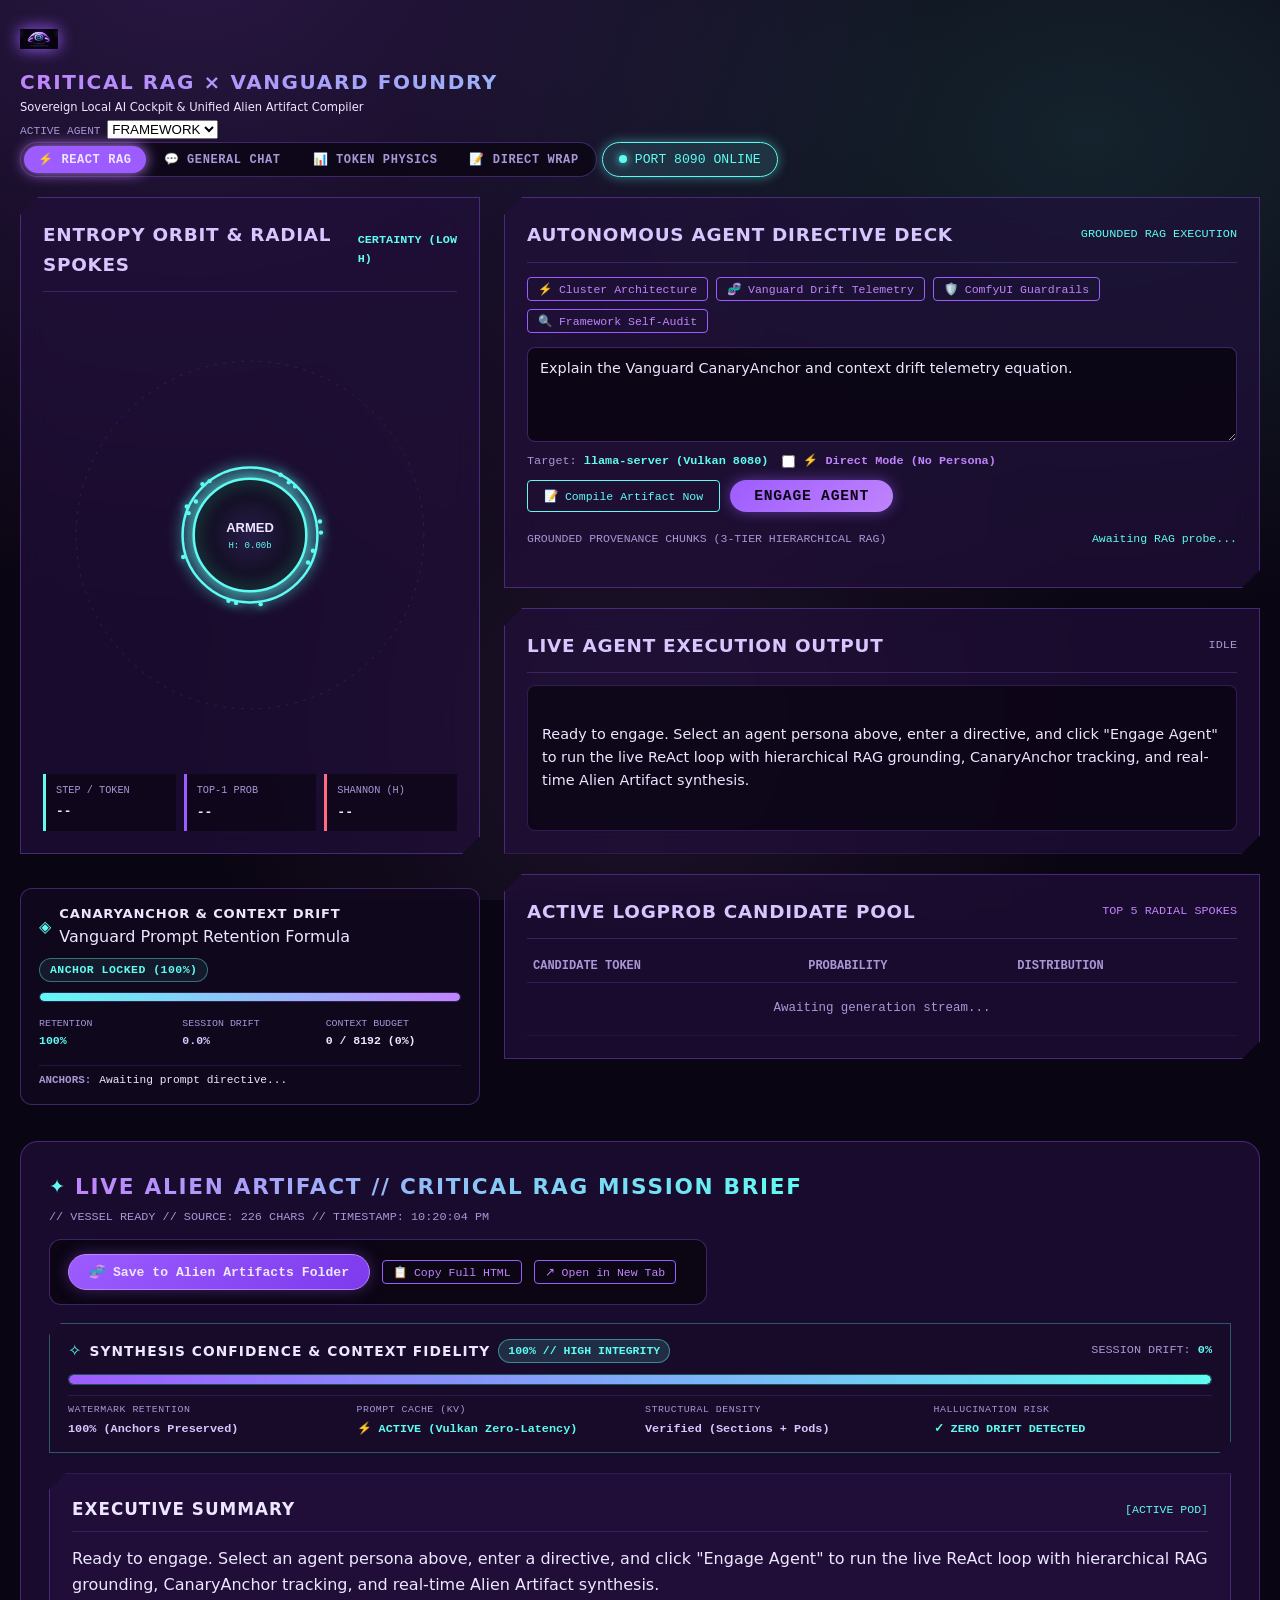
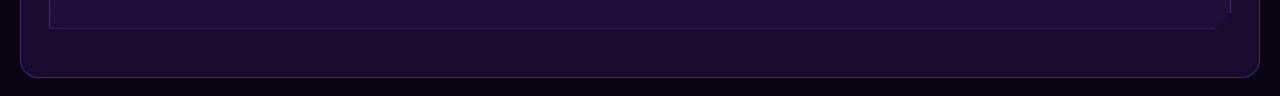
==== commit 00cece7f: "Eliminate 30s connection timeout and add immediate cross-boundary Windows curl bridge" ====
--- a/ui/index.html
+++ b/ui/index.html
@@ -1397,7 +1397,10 @@
           sendBtn.innerText = 'Send Directive ↵';
         }
 
-        // Remove cursor
+        // Remove cursor and populate text
+        if (!accumulatedAssistantText.trim()) {
+          accumulatedAssistantText = "[Inference Notice: No tokens returned. Check that llama-server is online on port 8080.]";
+        }
         const bubble = document.getElementById(`${turnId}_bubble`);
         if (bubble) bubble.innerHTML = escapeHtml(accumulatedAssistantText);
 
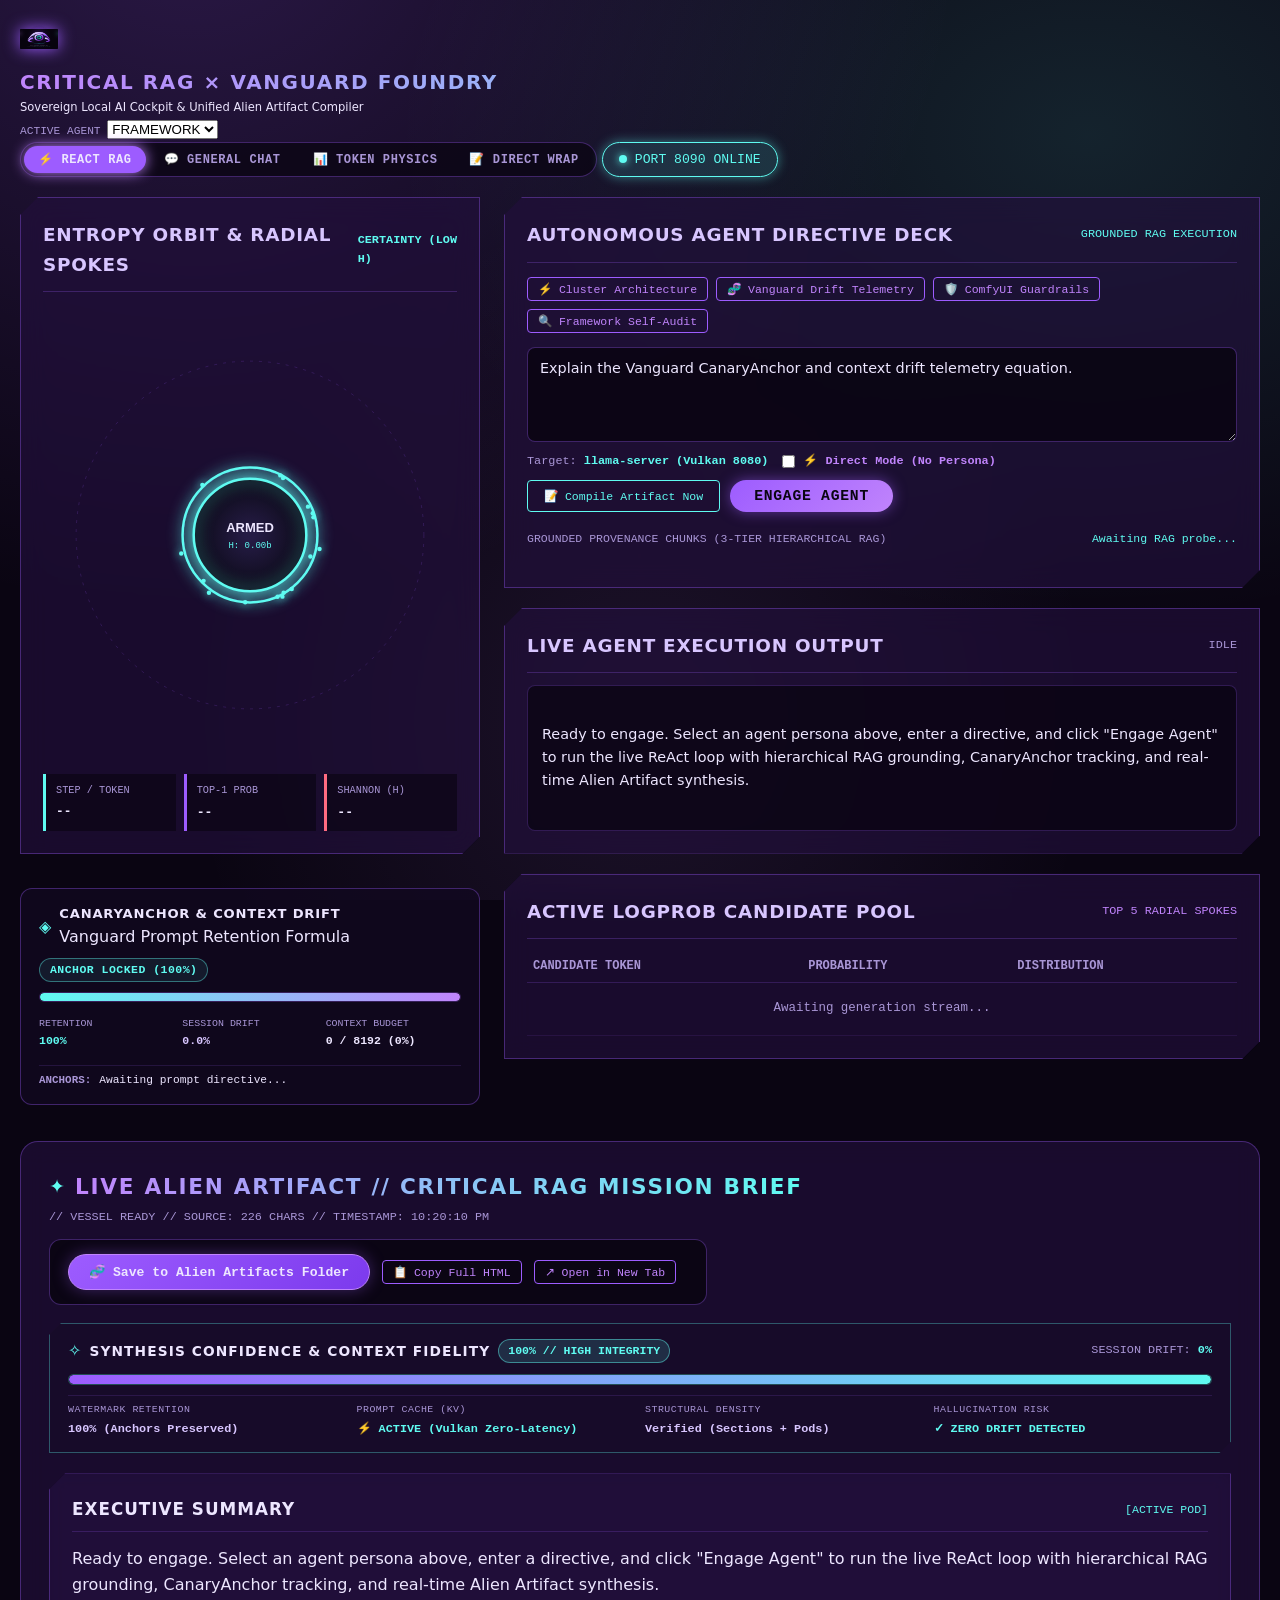
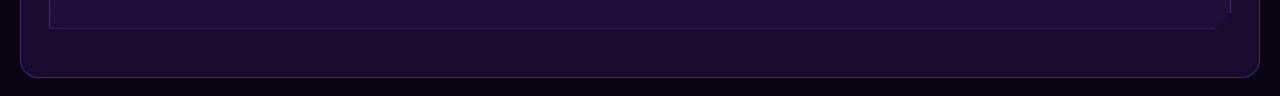
==== commit 7ea14c11: "Terminate chat stream reader loop on [DONE] and close SSE HTTP responses cleanly" ====
--- a/ui/index.html
+++ b/ui/index.html
@@ -1338,7 +1338,8 @@
         const decoder = new TextDecoder();
         let buffer = '';
 
-        while (true) {
+        let streamCompleted = false;
+        while (!streamCompleted) {
           const { done, value } = await reader.read();
           if (done) break;
 
@@ -1350,7 +1351,10 @@
             const trimmed = line.trim();
             if (!trimmed || !trimmed.startsWith('data: ')) continue;
             const dataPayload = trimmed.replace(/^data:\s*/, '');
-            if (dataPayload === '[DONE]') break;
+            if (dataPayload === '[DONE]') {
+              streamCompleted = true;
+              break;
+            }
 
             try {
               const eventObj = JSON.parse(dataPayload);
@@ -1379,6 +1383,9 @@
             }
           }
         }
+        try {
+          await reader.cancel();
+        } catch (_) {}
 
       } catch (err) {
         if (err.name === "AbortError") {
